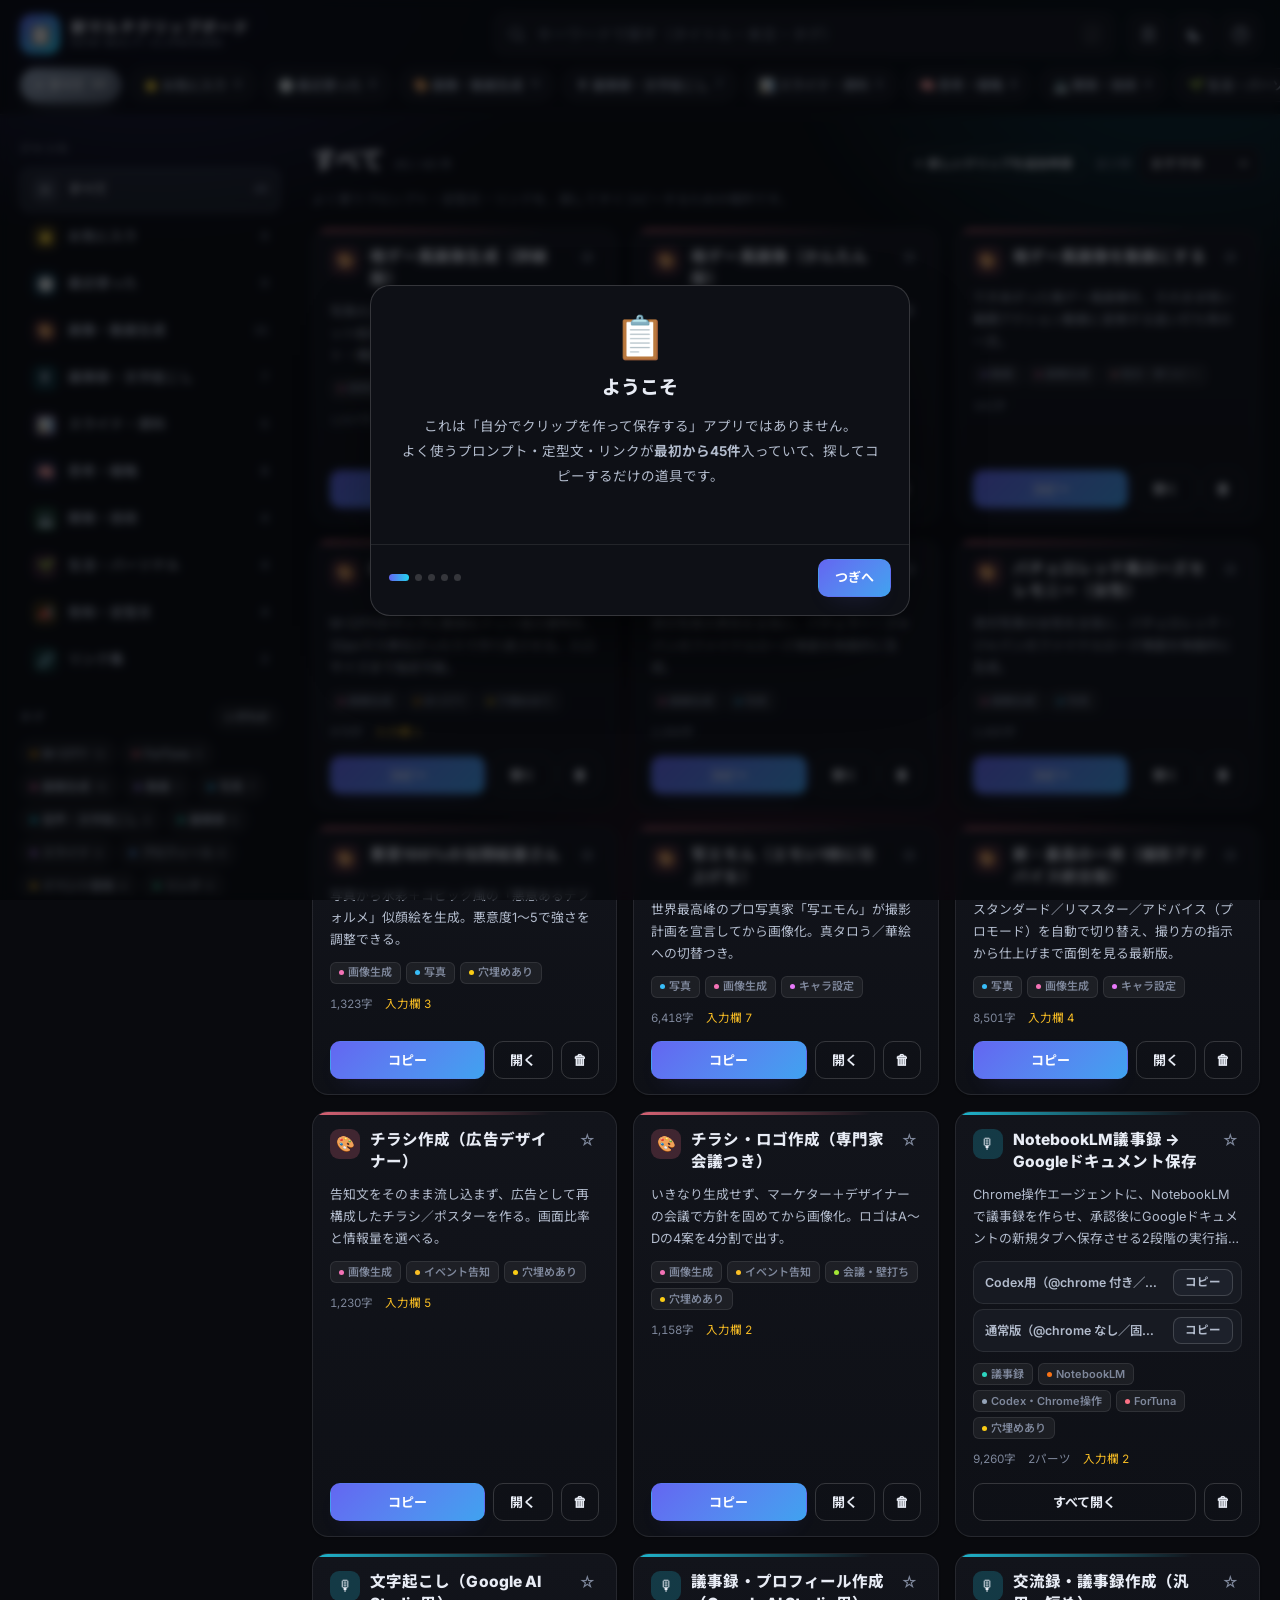
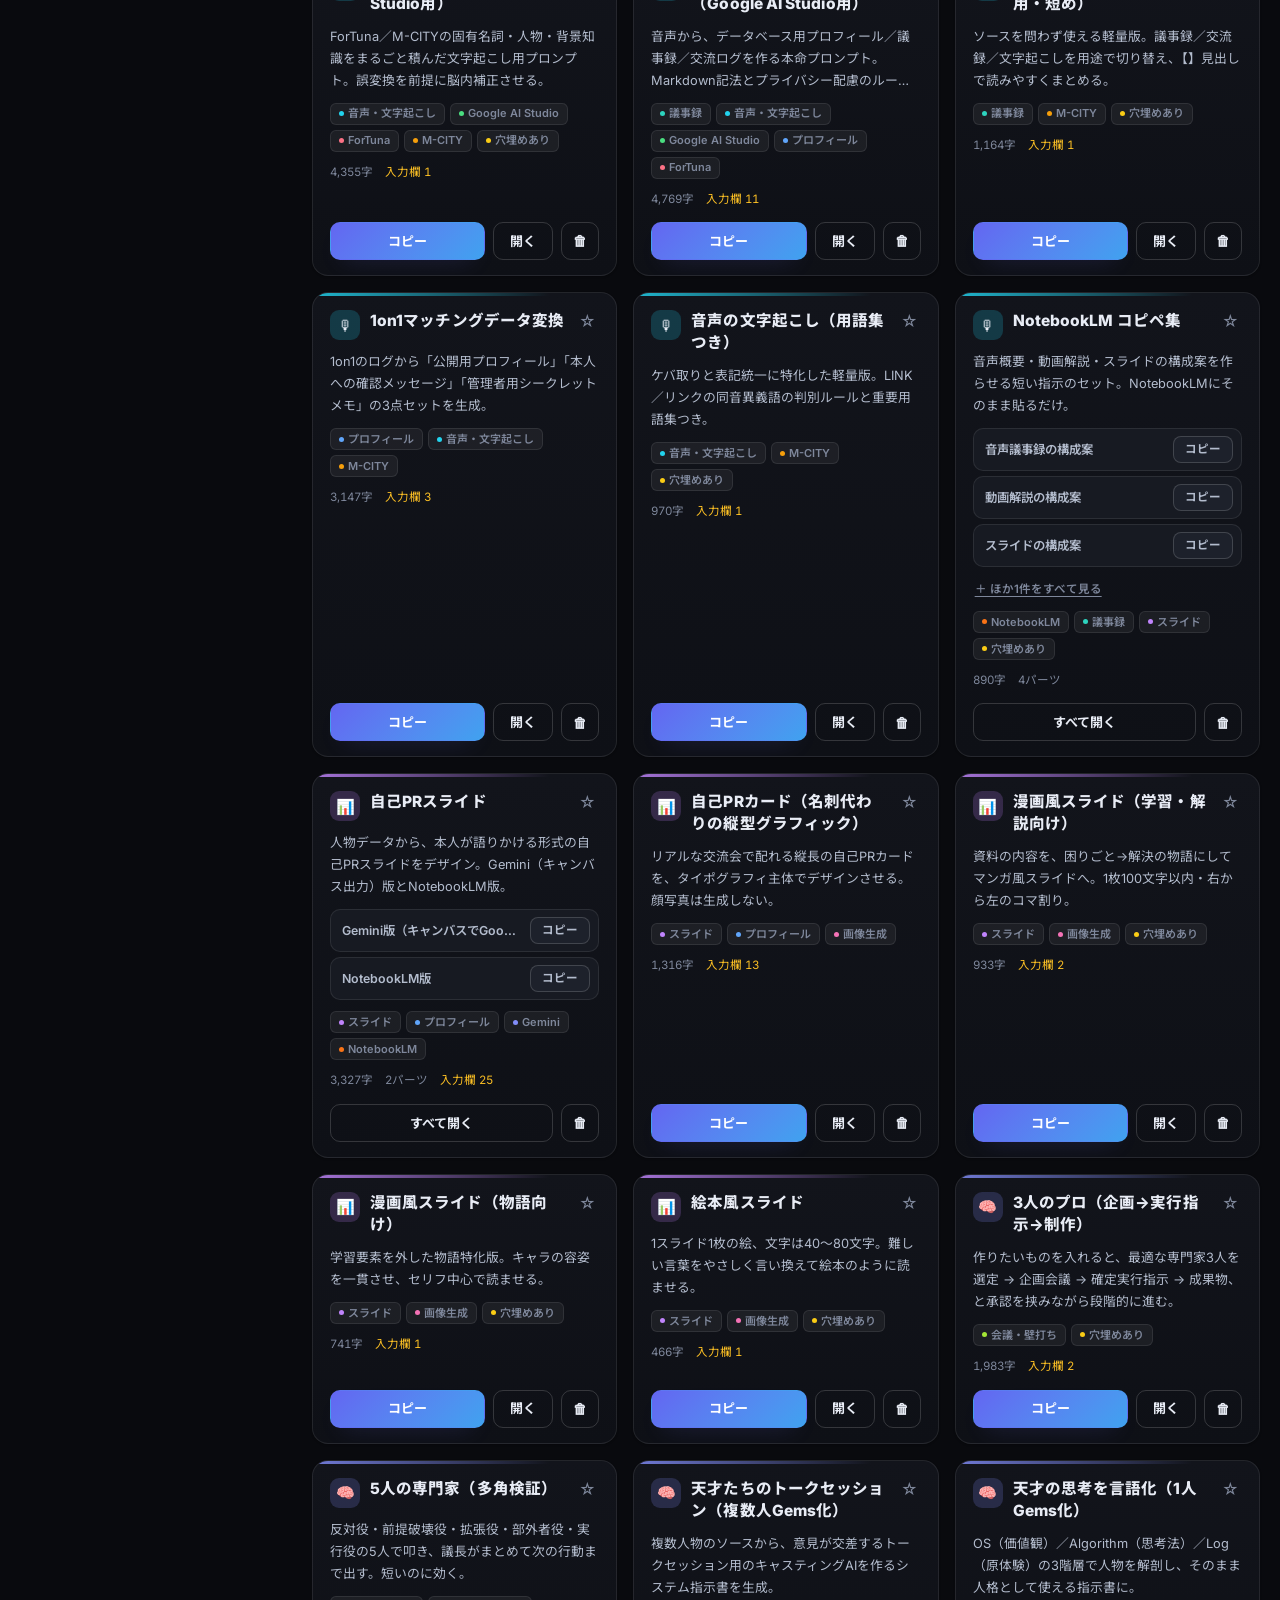
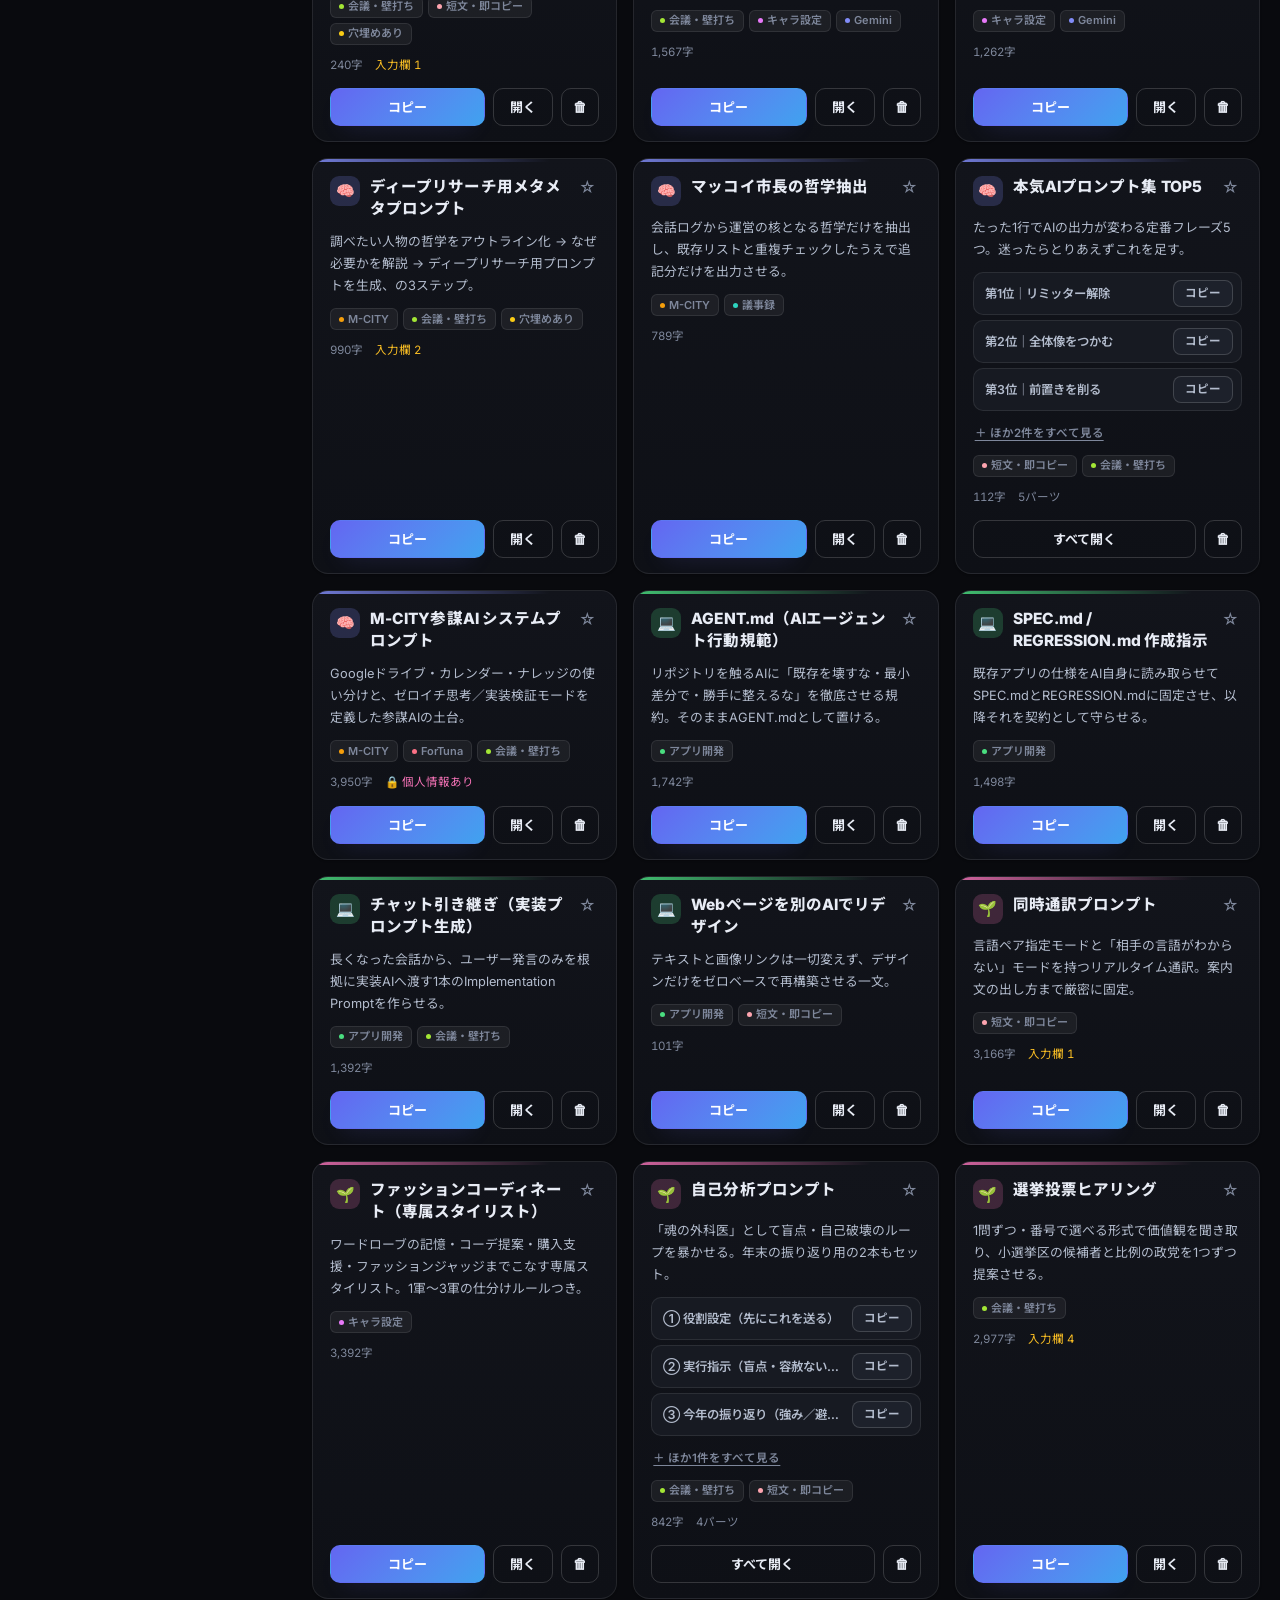
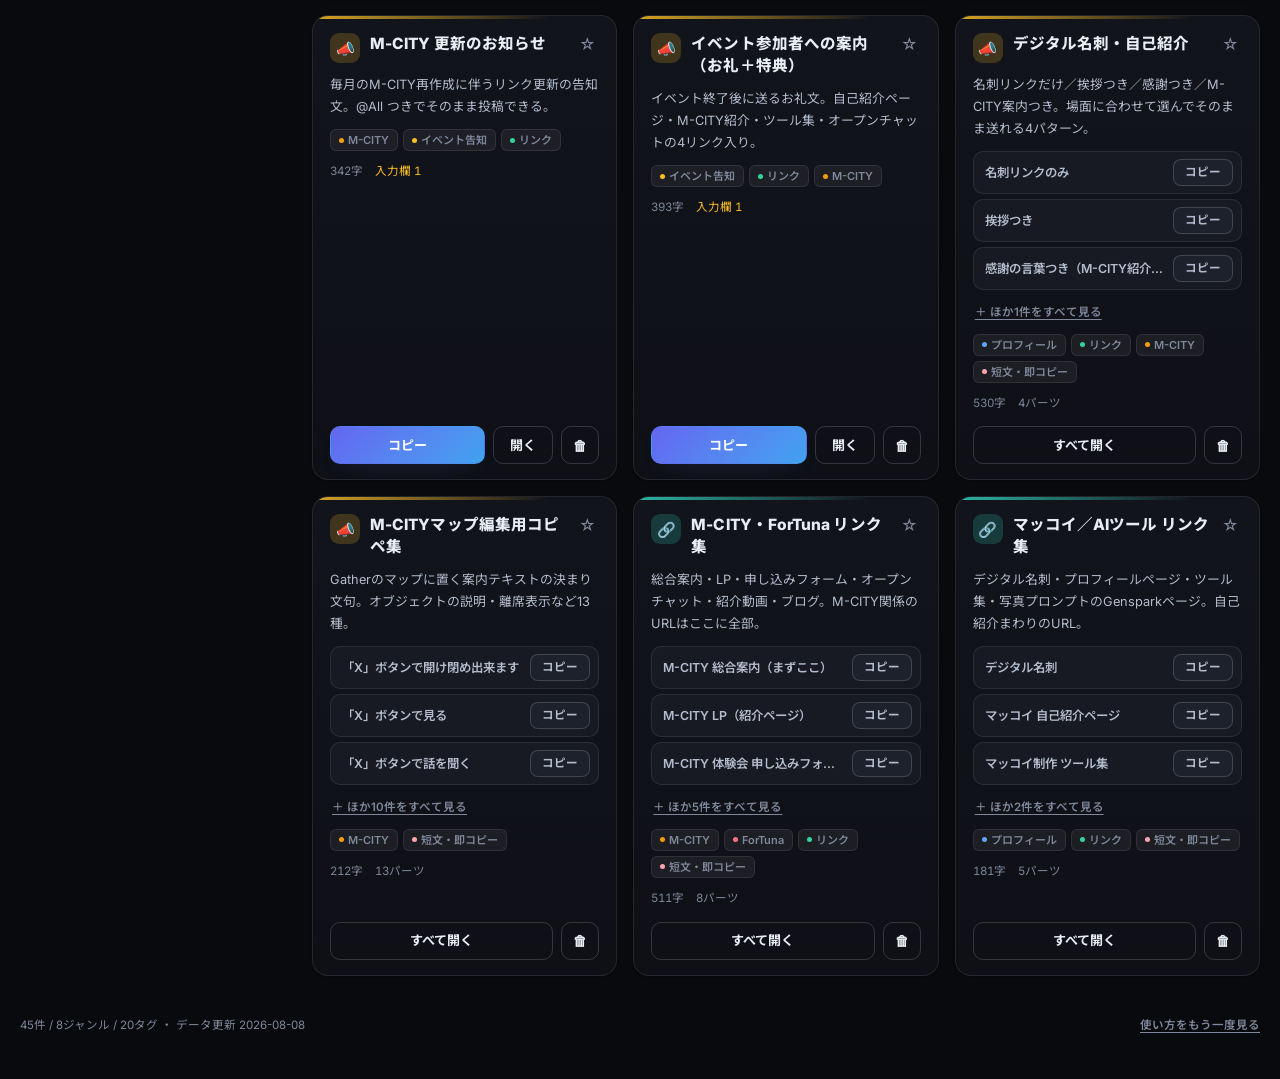
==== new-multi-clipboard/index.html @ 98075146 "Add 新マルチクリップボード (read-only clipboard app) - 62件のバックアップJSONを45件に整理（空クリップ削除・重複統合・リンク集/コピペ集化） - 8ジャンル /" ====
<!doctype html>
<html lang="ja" data-theme="dark">
  <head>
    <meta charset="utf-8">
    <meta name="viewport" content="width=device-width, initial-scale=1, viewport-fit=cover">
    <meta name="color-scheme" content="dark light">
    <meta name="theme-color" content="#0a0b0f">
    <title>新マルチクリップボード</title>
    <meta
      name="description"
      content="よく使うプロンプト・定型文・リンクを、探してすぐコピーするための読み取り専用クリップボード。"
    >
    <link rel="icon" href="data:image/svg+xml,%3Csvg xmlns='http://www.w3.org/2000/svg' viewBox='0 0 100 100'%3E%3Ctext y='.9em' font-size='90'%3E%F0%9F%93%8B%3C/text%3E%3C/svg%3E">
    <link rel="preconnect" href="https://fonts.googleapis.com">
    <link rel="preconnect" href="https://fonts.gstatic.com" crossorigin>
    <link
      href="https://fonts.googleapis.com/css2?family=Inter:wght@400;500;600;700;800&family=Noto+Sans+JP:wght@400;500;700;900&display=swap"
      rel="stylesheet"
    >
    <link rel="stylesheet" href="styles.css">
  </head>
  <body>
    <div class="aurora" aria-hidden="true"></div>

    <header class="topbar">
      <div class="topbar-inner">
        <a class="brand" href="#" id="brandHome">
          <span class="brand-mark">📋</span>
          <span class="brand-text">
            <b>新マルチクリップボード</b>
            <i>NEW MULTI CLIPBOARD</i>
          </span>
        </a>

        <div class="search">
          <svg viewBox="0 0 24 24" class="search-icon" aria-hidden="true">
            <path d="M21 21l-4.2-4.2M11 18a7 7 0 110-14 7 7 0 010 14z" fill="none" stroke="currentColor" stroke-width="2" stroke-linecap="round"/>
          </svg>
          <input
            id="search"
            type="search"
            autocomplete="off"
            placeholder="キーワードで探す（タイトル・本文・タグ）"
            aria-label="検索"
          >
          <kbd class="search-kbd">/</kbd>
          <button class="search-clear" id="searchClear" type="button" aria-label="検索をクリア" hidden>✕</button>
        </div>

        <div class="topbar-actions">
          <button class="icon-btn" id="reqBtn" type="button" aria-label="申請リスト">
            <svg viewBox="0 0 24 24" aria-hidden="true"><path d="M7 3.8h10a1.2 1.2 0 011.2 1.2v14.6a.6.6 0 01-.93.5L12 16.6l-5.27 3.5a.6.6 0 01-.93-.5V5A1.2 1.2 0 017 3.8z" fill="none" stroke="currentColor" stroke-width="1.9" stroke-linejoin="round"/><path d="M9.4 9.4h5.2M12 6.9v5" stroke="currentColor" stroke-width="1.8" stroke-linecap="round"/></svg>
            <span class="filter-count req" id="reqCount" hidden>0</span>
          </button>
          <button class="icon-btn" id="filterBtn" type="button" aria-label="絞り込み">
            <svg viewBox="0 0 24 24" aria-hidden="true"><path d="M4 6h16M7 12h10M10 18h4" fill="none" stroke="currentColor" stroke-width="2" stroke-linecap="round"/></svg>
            <span class="filter-count" id="filterCount" hidden>0</span>
          </button>
          <button class="icon-btn" id="themeBtn" type="button" aria-label="テーマ切り替え">
            <svg viewBox="0 0 24 24" class="i-moon" aria-hidden="true"><path d="M20 14.5A8.5 8.5 0 019.5 4a8.5 8.5 0 1010.5 10.5z" fill="currentColor"/></svg>
            <svg viewBox="0 0 24 24" class="i-sun" aria-hidden="true"><circle cx="12" cy="12" r="4.2" fill="currentColor"/><path d="M12 2v2.5M12 19.5V22M2 12h2.5M19.5 12H22M4.9 4.9l1.8 1.8M17.3 17.3l1.8 1.8M19.1 4.9l-1.8 1.8M6.7 17.3l-1.8 1.8" stroke="currentColor" stroke-width="2" stroke-linecap="round" fill="none"/></svg>
          </button>
          <button class="icon-btn" id="helpBtn" type="button" aria-label="使い方">
            <svg viewBox="0 0 24 24" aria-hidden="true"><circle cx="12" cy="12" r="9.2" fill="none" stroke="currentColor" stroke-width="1.9"/><path d="M9.6 9.3a2.5 2.5 0 114.2 2c-.9.8-1.7 1.2-1.7 2.3" fill="none" stroke="currentColor" stroke-width="1.9" stroke-linecap="round"/><circle cx="12" cy="17" r="1.15" fill="currentColor"/></svg>
          </button>
        </div>
      </div>

      <nav class="catbar" id="catbar" aria-label="ジャンル"></nav>
    </header>

    <div class="shell">
      <aside class="sidebar" id="sidebar">
        <section class="side-block">
          <h2 class="side-title">ジャンル</h2>
          <ul class="side-cats" id="sideCats"></ul>
        </section>
        <section class="side-block">
          <div class="side-title-row">
            <h2 class="side-title">タグ</h2>
            <button class="mode-toggle" id="tagMode" type="button" title="複数タグの扱いを切り替え">いずれか</button>
          </div>
          <div class="side-tags" id="sideTags"></div>
        </section>
        <p class="side-foot">
          このアプリは<b>読み取り専用</b>です。中身は書き換えても保存されません。
        </p>
      </aside>

      <main class="content">
        <div class="toolbar">
          <div class="toolbar-left">
            <h1 class="view-title" id="viewTitle">すべて</h1>
            <span class="view-count" id="viewCount"></span>
          </div>
          <div class="toolbar-right">
            <button class="btn ghost sm" id="addBtn" type="button">＋ 新しいクリップを追加申請</button>
            <label class="sort">
              <span>並び順</span>
              <select id="sort">
                <option value="recommend">おすすめ</option>
                <option value="used">よく使う順</option>
                <option value="recent">最近使った順</option>
                <option value="title">名前順</option>
              </select>
            </label>
          </div>
        </div>

        <p class="view-lead" id="viewLead"></p>

        <button class="reqbanner" id="reqBanner" type="button" hidden></button>

        <div class="activefilters" id="activeFilters"></div>

        <div class="grid" id="grid"></div>

        <div class="empty" id="empty" hidden>
          <div class="empty-mark">🫧</div>
          <p class="empty-title">見つかりませんでした</p>
          <p class="empty-sub" id="emptySub">キーワードを短くするか、絞り込みを外してみてください。</p>
          <div class="empty-btns">
            <button class="btn primary" id="emptyWide" type="button" hidden></button>
            <button class="btn ghost" id="emptyReset" type="button">絞り込みをすべて解除</button>
          </div>
        </div>
      </main>
    </div>

    <footer class="foot">
      <span id="footStats"></span>
      <button class="linkish" id="footHelp" type="button">使い方をもう一度見る</button>
    </footer>

    <!-- 詳細 -->
    <div class="overlay" id="detail" hidden>
      <div class="overlay-backdrop" data-close></div>
      <article class="sheet" role="dialog" aria-modal="true" aria-labelledby="sheetTitle">
        <header class="sheet-head">
          <div class="sheet-head-main">
            <span class="sheet-cat" id="sheetCat"></span>
            <h2 id="sheetTitle"></h2>
          </div>
          <div class="sheet-head-btns">
            <button class="icon-btn" id="sheetFav" type="button" aria-label="お気に入り">☆</button>
            <button class="icon-btn" data-close type="button" aria-label="閉じる">✕</button>
          </div>
        </header>
        <div class="sheet-sub">
          <p class="sheet-summary" id="sheetSummary"></p>
          <div class="chips" id="sheetTags"></div>
          <p class="sheet-note" id="sheetNote" hidden></p>
        </div>
        <div class="sheet-body" id="sheetBody"></div>
      </article>
    </div>

    <!-- 絞り込み（モバイル用ボトムシート） -->
    <div class="overlay overlay-bottom" id="filterSheet" hidden>
      <div class="overlay-backdrop" data-close></div>
      <div class="bottomsheet" role="dialog" aria-modal="true" aria-label="絞り込み">
        <div class="bs-grip"></div>
        <div class="bs-head">
          <h2>絞り込み</h2>
          <button class="icon-btn" data-close type="button" aria-label="閉じる">✕</button>
        </div>
        <div class="bs-body">
          <h3 class="bs-title">ジャンル</h3>
          <div class="bs-cats" id="bsCats"></div>
          <div class="bs-title-row">
            <h3 class="bs-title">タグ</h3>
            <button class="mode-toggle" id="tagModeM" type="button">いずれか</button>
          </div>
          <div class="side-tags" id="bsTags"></div>
        </div>
        <div class="bs-foot">
          <button class="btn ghost" id="bsReset" type="button">すべて解除</button>
          <button class="btn primary" data-close type="button">結果を見る</button>
        </div>
      </div>
    </div>

    <!-- 使い方 -->
    <div class="overlay" id="tour" hidden>
      <div class="overlay-backdrop" data-close></div>
      <div class="tour-card" role="dialog" aria-modal="true" aria-label="使い方">
        <div class="tour-stage" id="tourStage"></div>
        <div class="tour-nav">
          <div class="tour-dots" id="tourDots"></div>
          <div class="tour-btns">
            <button class="btn ghost" id="tourPrev" type="button">もどる</button>
            <button class="btn primary" id="tourNext" type="button">つぎへ</button>
          </div>
        </div>
      </div>
    </div>

    <!-- 申請リスト -->
    <div class="overlay" id="reqSheet" hidden>
      <div class="overlay-backdrop" data-close></div>
      <article class="sheet" role="dialog" aria-modal="true" aria-labelledby="reqTitle">
        <header class="sheet-head req-head">
          <div class="sheet-head-main">
            <span class="sheet-cat">📮 申請リスト</span>
            <h2 id="reqTitle">変更のお願いをまとめる</h2>
          </div>
          <div class="sheet-head-btns">
            <button class="icon-btn" data-close type="button" aria-label="閉じる">✕</button>
          </div>
        </header>
        <div class="sheet-sub">
          <p class="sheet-summary">
            削除・変更・追加の申請をここに溜めて、最後に<b>1本のプロンプト</b>に変換します。
            そのプロンプトをAIエージェント（Claude Code / Codex など）に渡すと <code>data.js</code> を書き換えてくれます。
          </p>
        </div>
        <div class="sheet-body" id="reqBody"></div>
        <footer class="sheet-foot" id="reqFoot"></footer>
      </article>
    </div>

    <!-- 追加申請フォーム -->
    <div class="overlay" id="addSheet" hidden>
      <div class="overlay-backdrop" data-close></div>
      <article class="sheet sheet-narrow" role="dialog" aria-modal="true" aria-labelledby="addTitle">
        <header class="sheet-head">
          <div class="sheet-head-main">
            <span class="sheet-cat">＋ 追加申請</span>
            <h2 id="addTitle">新しいクリップを追加する</h2>
          </div>
          <div class="sheet-head-btns">
            <button class="icon-btn" data-close type="button" aria-label="閉じる">✕</button>
          </div>
        </header>
        <div class="sheet-body">
          <label class="field">
            <span class="field-label">タイトル<i>必須</i></span>
            <input id="addTitleInput" type="text" placeholder="例：カフェ会の告知文（初参加むけ）">
          </label>
          <label class="field">
            <span class="field-label">ジャンル</span>
            <select id="addCat"></select>
          </label>
          <div class="field">
            <span class="field-label">タグ<i>いくつでも</i></span>
            <div class="side-tags" id="addTags"></div>
          </div>
          <label class="field">
            <span class="field-label">かんたんな説明<i>任意</i></span>
            <input id="addSummary" type="text" placeholder="カードに出る1〜2行の説明。空ならAIに考えてもらいます">
          </label>
          <label class="field">
            <span class="field-label">本文<i>必須</i></span>
            <textarea id="addBody" class="editor" spellcheck="false" placeholder="ここにコピーしたい本文を貼り付けてください"></textarea>
          </label>
          <label class="field">
            <span class="field-label">補足・お願い<i>任意</i></span>
            <input id="addMemo" type="text" placeholder="例：リンク集の一番上に置いてほしい">
          </label>
        </div>
        <footer class="sheet-foot">
          <button class="btn ghost" data-close type="button">やめる</button>
          <button class="btn primary grow" id="addSubmit" type="button">この内容で追加を申請する</button>
        </footer>
      </article>
    </div>

    <div class="toast" id="toast" role="status" aria-live="polite"></div>

    <script src="data.js"></script>
    <script src="app.js"></script>
  </body>
</html>
---- new-multi-clipboard/styles.css ----
/* ==========================================================================
   新マルチクリップボード
   ========================================================================== */

:root {
  --brand-1: #6366f1;
  --brand-2: #22d3ee;
  --radius: 16px;
  --radius-sm: 10px;
  --shadow-1: 0 1px 2px rgba(0, 0, 0, .28);
  --shadow-2: 0 18px 46px -18px rgba(0, 0, 0, .7);
  --topbar-h: 120px;
  --font: "Inter", "Noto Sans JP", system-ui, -apple-system, "Segoe UI", sans-serif;
  --mono: ui-monospace, SFMono-Regular, "SF Mono", Menlo, Consolas, "Noto Sans JP", monospace;
}

html[data-theme="dark"] {
  --bg: #090a0e;
  --bg-soft: #0e1016;
  --panel: #12141b;
  --panel-2: #171a22;
  --panel-3: #1d212b;
  --line: rgba(255, 255, 255, .085);
  --line-strong: rgba(255, 255, 255, .16);
  --text: #e8ecf5;
  --text-dim: #b3bccd;
  --muted: #7e879b;
  --chip: rgba(255, 255, 255, .055);
  --glow: rgba(99, 102, 241, .32);
}

html[data-theme="light"] {
  --bg: #eef1f7;
  --bg-soft: #f6f8fc;
  --panel: #ffffff;
  --panel-2: #f4f6fb;
  --panel-3: #eaeef7;
  --line: rgba(16, 24, 45, .1);
  --line-strong: rgba(16, 24, 45, .2);
  --text: #131722;
  --text-dim: #3d4761;
  --muted: #6b7590;
  --chip: rgba(16, 24, 45, .05);
  --glow: rgba(99, 102, 241, .2);
  --shadow-2: 0 18px 40px -20px rgba(23, 33, 61, .35);
}

* { box-sizing: border-box; }

html, body {
  margin: 0;
  padding: 0;
  background: var(--bg);
  color: var(--text);
}

body {
  font-family: var(--font);
  font-size: 15px;
  line-height: 1.7;
  -webkit-font-smoothing: antialiased;
  -webkit-text-size-adjust: 100%;
  min-height: 100vh;
  overflow-x: hidden;
}

body.locked { overflow: hidden; }

h1, h2, h3 { margin: 0; font-weight: 700; letter-spacing: .01em; }
p { margin: 0; }
button, input, select, textarea { font: inherit; color: inherit; }
button { cursor: pointer; }

::selection { background: rgba(99, 102, 241, .35); }

/* --------------------------------------------------------------- 背景演出 */
.aurora {
  position: fixed;
  inset: 0;
  z-index: 0;
  pointer-events: none;
  background:
    radial-gradient(58vw 40vw at 12% -8%, rgba(99, 102, 241, .28), transparent 62%),
    radial-gradient(52vw 38vw at 92% 4%, rgba(34, 211, 238, .18), transparent 60%),
    radial-gradient(46vw 40vw at 62% 100%, rgba(236, 72, 153, .13), transparent 62%);
  filter: saturate(1.1);
}

html[data-theme="light"] .aurora { opacity: .55; }

/* ------------------------------------------------------------------ 上部 */
.topbar {
  position: sticky;
  top: 0;
  z-index: 40;
  background: color-mix(in srgb, var(--bg) 86%, transparent);
  backdrop-filter: blur(18px) saturate(1.4);
  -webkit-backdrop-filter: blur(18px) saturate(1.4);
  border-bottom: 1px solid var(--line);
}

.topbar-inner {
  display: flex;
  align-items: center;
  gap: 14px;
  max-width: 1520px;
  margin: 0 auto;
  padding: 12px 20px;
}

.brand {
  display: flex;
  align-items: center;
  gap: 11px;
  text-decoration: none;
  color: inherit;
  flex: 0 0 auto;
}

.brand-mark {
  display: grid;
  place-items: center;
  width: 40px;
  height: 40px;
  border-radius: 12px;
  font-size: 20px;
  background: linear-gradient(140deg, var(--brand-1), var(--brand-2));
  box-shadow: 0 8px 22px -8px var(--glow);
}

.brand-text { display: flex; flex-direction: column; line-height: 1.15; }
.brand-text b { font-size: 15.5px; font-weight: 800; letter-spacing: .015em; }
.brand-text i {
  font-style: normal;
  font-size: 10px;
  letter-spacing: .18em;
  color: var(--muted);
  font-weight: 600;
}

.search {
  position: relative;
  flex: 1 1 auto;
  max-width: 620px;
  margin-left: auto;
}

.search input {
  width: 100%;
  height: 44px;
  padding: 0 78px 0 42px;
  border-radius: 12px;
  border: 1px solid var(--line);
  background: var(--panel);
  outline: none;
  transition: border-color .15s, box-shadow .15s;
}

.search input::-webkit-search-cancel-button { display: none; }

.search input:focus {
  border-color: color-mix(in srgb, var(--brand-1) 65%, transparent);
  box-shadow: 0 0 0 4px var(--glow);
}

.search input::placeholder { color: var(--muted); }

.search-icon {
  position: absolute;
  left: 13px;
  top: 50%;
  transform: translateY(-50%);
  width: 19px;
  height: 19px;
  color: var(--muted);
  pointer-events: none;
}

.search-kbd {
  position: absolute;
  right: 12px;
  top: 50%;
  transform: translateY(-50%);
  font-family: var(--mono);
  font-size: 11px;
  color: var(--muted);
  border: 1px solid var(--line);
  border-radius: 6px;
  padding: 1px 7px;
  background: var(--chip);
}

.search-clear {
  position: absolute;
  right: 10px;
  top: 50%;
  transform: translateY(-50%);
  width: 26px;
  height: 26px;
  border-radius: 8px;
  border: 0;
  background: var(--chip);
  color: var(--muted);
  font-size: 12px;
  line-height: 1;
}

.search-clear:hover { color: var(--text); }

.topbar-actions { display: flex; gap: 6px; flex: 0 0 auto; }

.icon-btn {
  position: relative;
  display: grid;
  place-items: center;
  width: 40px;
  height: 40px;
  border-radius: 11px;
  border: 1px solid var(--line);
  background: var(--panel);
  color: var(--text-dim);
  transition: color .15s, border-color .15s, transform .12s, background .15s;
}

.icon-btn svg { width: 19px; height: 19px; }
.icon-btn:hover { color: var(--text); border-color: var(--line-strong); }
.icon-btn:active { transform: scale(.94); }

#themeBtn .i-sun { display: none; }
html[data-theme="light"] #themeBtn .i-sun { display: block; }
html[data-theme="light"] #themeBtn .i-moon { display: none; }

#filterBtn { display: none; }

.filter-count {
  position: absolute;
  top: -4px;
  right: -4px;
  min-width: 18px;
  height: 18px;
  border-radius: 9px;
  background: linear-gradient(140deg, var(--brand-1), var(--brand-2));
  color: #fff;
  font-size: 11px;
  font-weight: 700;
  line-height: 18px;
  text-align: center;
  padding: 0 4px;
}

/* ジャンルのチップ列 */
.catbar {
  display: flex;
  gap: 8px;
  max-width: 1520px;
  margin: 0 auto;
  padding: 0 20px 12px;
  overflow-x: auto;
  scrollbar-width: none;
}

.catbar::-webkit-scrollbar { display: none; }

.catchip {
  flex: 0 0 auto;
  display: inline-flex;
  align-items: center;
  gap: 7px;
  height: 34px;
  padding: 0 13px;
  border-radius: 999px;
  border: 1px solid var(--line);
  background: var(--panel);
  color: var(--text-dim);
  font-size: 13px;
  font-weight: 600;
  white-space: nowrap;
  transition: .15s;
}

.catchip em { font-style: normal; font-size: 11.5px; color: var(--muted); }
.catchip:hover { border-color: var(--line-strong); color: var(--text); }

.catchip.on {
  color: #fff;
  border-color: transparent;
  background: linear-gradient(135deg, var(--c, var(--brand-1)), color-mix(in srgb, var(--c, var(--brand-1)) 55%, #0b0b13));
  box-shadow: 0 8px 20px -12px var(--c, var(--brand-1));
}

.catchip.on em { color: rgba(255, 255, 255, .8); }

/* ------------------------------------------------------------------ 本体 */
.shell {
  position: relative;
  z-index: 1;
  display: grid;
  grid-template-columns: 264px minmax(0, 1fr);
  gap: 28px;
  max-width: 1520px;
  margin: 0 auto;
  padding: 24px 20px 40px;
}

.sidebar {
  position: sticky;
  top: var(--topbar-h);
  align-self: start;
  max-height: calc(100vh - var(--topbar-h) - 24px);
  overflow-y: auto;
  padding-right: 4px;
  display: flex;
  flex-direction: column;
  gap: 22px;
  scrollbar-width: thin;
}

.side-block { display: flex; flex-direction: column; gap: 10px; }

.side-title {
  font-size: 11px;
  letter-spacing: .16em;
  text-transform: uppercase;
  color: var(--muted);
  font-weight: 700;
}

.side-title-row { display: flex; align-items: center; justify-content: space-between; gap: 8px; }

.mode-toggle {
  border: 1px solid var(--line);
  background: var(--chip);
  color: var(--text-dim);
  border-radius: 999px;
  font-size: 11px;
  font-weight: 700;
  padding: 3px 10px;
}

.mode-toggle:hover { color: var(--text); border-color: var(--line-strong); }

.side-cats { list-style: none; margin: 0; padding: 0; display: flex; flex-direction: column; gap: 3px; }

.side-cat {
  width: 100%;
  display: flex;
  align-items: center;
  gap: 10px;
  padding: 8px 11px;
  border-radius: 11px;
  border: 1px solid transparent;
  background: transparent;
  color: var(--text-dim);
  text-align: left;
  font-size: 13.5px;
  font-weight: 600;
  transition: .14s;
}

.side-cat .ic {
  display: grid;
  place-items: center;
  width: 26px;
  height: 26px;
  border-radius: 8px;
  background: color-mix(in srgb, var(--c, var(--brand-1)) 18%, transparent);
  font-size: 14px;
  flex: 0 0 auto;
}

.side-cat .nm { flex: 1 1 auto; min-width: 0; overflow: hidden; text-overflow: ellipsis; white-space: nowrap; }
.side-cat .ct { font-size: 11.5px; color: var(--muted); font-variant-numeric: tabular-nums; }
.side-cat:hover { background: var(--chip); color: var(--text); }

.side-cat.on {
  background: color-mix(in srgb, var(--c, var(--brand-1)) 13%, transparent);
  border-color: color-mix(in srgb, var(--c, var(--brand-1)) 40%, transparent);
  color: var(--text);
}

.side-tags { display: flex; flex-wrap: wrap; gap: 6px; }

.tagchip {
  display: inline-flex;
  align-items: center;
  gap: 5px;
  height: 27px;
  padding: 0 10px;
  border-radius: 999px;
  border: 1px solid var(--line);
  background: var(--chip);
  color: var(--text-dim);
  font-size: 12px;
  font-weight: 600;
  transition: .14s;
}

.tagchip::before {
  content: "";
  width: 6px;
  height: 6px;
  border-radius: 50%;
  background: var(--c, var(--muted));
}

.tagchip:hover { color: var(--text); border-color: var(--line-strong); }

.tagchip.on {
  color: var(--text);
  border-color: color-mix(in srgb, var(--c, var(--brand-1)) 60%, transparent);
  background: color-mix(in srgb, var(--c, var(--brand-1)) 16%, transparent);
}

.side-foot {
  font-size: 11.5px;
  line-height: 1.65;
  color: var(--muted);
  border-top: 1px dashed var(--line);
  padding-top: 14px;
}

.side-foot b { color: var(--text-dim); }

/* --------------------------------------------------------------- コンテンツ */
.content { min-width: 0; }

.toolbar {
  display: flex;
  align-items: flex-end;
  justify-content: space-between;
  gap: 14px;
  flex-wrap: wrap;
}

.toolbar-left { display: flex; align-items: baseline; gap: 10px; min-width: 0; }
.toolbar-right { display: flex; align-items: center; gap: 10px; flex-wrap: wrap; }
.view-title { font-size: 25px; font-weight: 800; letter-spacing: .005em; }
.view-count { font-size: 12.5px; color: var(--muted); font-variant-numeric: tabular-nums; }

.sort { display: inline-flex; align-items: center; gap: 8px; font-size: 12px; color: var(--muted); }

.sort select {
  appearance: none;
  border: 1px solid var(--line);
  background: var(--panel);
  color: var(--text);
  border-radius: 9px;
  padding: 6px 30px 6px 11px;
  font-size: 12.5px;
  font-weight: 600;
  background-image: linear-gradient(45deg, transparent 50%, currentColor 50%), linear-gradient(135deg, currentColor 50%, transparent 50%);
  background-position: calc(100% - 15px) 15px, calc(100% - 11px) 15px;
  background-size: 4px 4px, 4px 4px;
  background-repeat: no-repeat;
  outline: none;
}

.view-lead { margin-top: 6px; color: var(--muted); font-size: 13px; }

.reqbanner {
  display: flex;
  align-items: center;
  gap: 11px;
  width: 100%;
  margin-top: 16px;
  padding: 12px 15px;
  border-radius: 13px;
  border: 1px solid color-mix(in srgb, #f43f5e 42%, transparent);
  background: linear-gradient(100deg, color-mix(in srgb, #f43f5e 15%, transparent), color-mix(in srgb, #fb923c 8%, transparent));
  color: var(--text);
  font-size: 13px;
  font-weight: 600;
  text-align: left;
  line-height: 1.6;
  transition: .15s;
}

.reqbanner[hidden] { display: none; }
.reqbanner:hover { border-color: color-mix(in srgb, #f43f5e 70%, transparent); transform: translateY(-1px); }
.reqbanner .rb-ic { font-size: 18px; flex: 0 0 auto; }
.reqbanner .rb-main { flex: 1 1 auto; min-width: 0; }
.reqbanner .rb-sub { display: block; font-size: 11.5px; font-weight: 500; color: var(--muted); }
.reqbanner .rb-go { flex: 0 0 auto; font-size: 12px; font-weight: 800; color: #fb7185; white-space: nowrap; }

.activefilters { display: flex; flex-wrap: wrap; gap: 7px; margin-top: 14px; }
.activefilters:empty { display: none; }

.af {
  display: inline-flex;
  align-items: center;
  gap: 7px;
  height: 28px;
  padding: 0 6px 0 11px;
  border-radius: 999px;
  font-size: 12px;
  font-weight: 600;
  border: 1px solid var(--line-strong);
  background: var(--panel);
  color: var(--text-dim);
}

.af b { font-weight: 700; color: var(--text); }
.af span { font-size: 13px; opacity: .7; padding: 0 3px; }
.af:hover span { opacity: 1; }

/* ------------------------------------------------------------------ カード */
.grid {
  margin-top: 18px;
  display: grid;
  grid-template-columns: repeat(auto-fill, minmax(300px, 1fr));
  gap: 16px;
}

.card {
  position: relative;
  display: flex;
  flex-direction: column;
  gap: 11px;
  padding: 17px 17px 15px;
  border-radius: var(--radius);
  border: 1px solid var(--line);
  background: linear-gradient(180deg, var(--panel), var(--bg-soft));
  box-shadow: var(--shadow-1);
  transition: transform .16s ease, border-color .16s, box-shadow .16s;
  overflow: hidden;
}

.card::before {
  content: "";
  position: absolute;
  inset: 0 0 auto 0;
  height: 3px;
  background: linear-gradient(90deg, var(--c, var(--brand-1)), transparent 78%);
  opacity: .85;
}

.card:hover {
  transform: translateY(-3px);
  border-color: color-mix(in srgb, var(--c, var(--brand-1)) 42%, var(--line));
  box-shadow: var(--shadow-2);
}

.card-head { display: flex; align-items: flex-start; gap: 10px; }

.card-ic {
  display: grid;
  place-items: center;
  width: 30px;
  height: 30px;
  border-radius: 9px;
  background: color-mix(in srgb, var(--c, var(--brand-1)) 20%, transparent);
  font-size: 15px;
  flex: 0 0 auto;
}

.card-title {
  flex: 1 1 auto;
  min-width: 0;
  font-size: 15.5px;
  font-weight: 800;
  line-height: 1.42;
  letter-spacing: .005em;
  cursor: pointer;
  overflow-wrap: anywhere;
  word-break: normal;
  line-break: strict;
}

.card-title:hover { color: color-mix(in srgb, var(--c, var(--brand-1)) 75%, var(--text)); }

.fav {
  flex: 0 0 auto;
  border: 0;
  background: transparent;
  color: var(--muted);
  font-size: 16px;
  line-height: 1;
  padding: 3px;
  border-radius: 7px;
  transition: .14s;
}

.fav:hover { color: #fbbf24; transform: scale(1.14); }
.fav.on { color: #fbbf24; }

.card-summary {
  font-size: 12.8px;
  line-height: 1.72;
  color: var(--text-dim);
  display: -webkit-box;
  -webkit-line-clamp: 3;
  -webkit-box-orient: vertical;
  overflow: hidden;
}

.chips { display: flex; flex-wrap: wrap; gap: 5px; }

.chip {
  display: inline-flex;
  align-items: center;
  gap: 4px;
  height: 22px;
  padding: 0 8px;
  border-radius: 6px;
  background: var(--chip);
  border: 1px solid var(--line);
  color: var(--muted);
  font-size: 11px;
  font-weight: 600;
  white-space: nowrap;
}

.chip::before {
  content: "";
  width: 5px;
  height: 5px;
  border-radius: 50%;
  background: var(--c, var(--muted));
}

.chip.plain::before { display: none; }

.card-meta {
  display: flex;
  flex-wrap: wrap;
  gap: 4px 12px;
  font-size: 11.5px;
  color: var(--muted);
  font-variant-numeric: tabular-nums;
}

.card-meta .hot { color: #fbbf24; }
.card-meta .lock { color: #f472b6; }
.card-meta .draft { color: #818cf8; font-weight: 700; }
.card-meta .reqd { color: #f87171; font-weight: 700; }
.card-meta .reqe { color: #a5b4fc; font-weight: 700; }

/* コレクション（複数パーツ）の行 */
.rows { display: flex; flex-direction: column; gap: 5px; }

.row {
  display: flex;
  align-items: center;
  gap: 9px;
  padding: 7px 8px 7px 11px;
  border-radius: 10px;
  border: 1px solid var(--line);
  background: var(--panel-2);
}

.row-label {
  flex: 1 1 auto;
  min-width: 0;
  font-size: 12.4px;
  font-weight: 600;
  color: var(--text-dim);
  overflow: hidden;
  text-overflow: ellipsis;
  white-space: nowrap;
}

.row-copy {
  flex: 0 0 auto;
  height: 27px;
  padding: 0 11px;
  border-radius: 8px;
  border: 1px solid var(--line-strong);
  background: var(--panel-3);
  color: var(--text-dim);
  font-size: 11.5px;
  font-weight: 700;
  transition: .14s;
}

.row-copy:hover { color: var(--text); border-color: color-mix(in srgb, var(--c, var(--brand-1)) 60%, transparent); }
.row-copy.done { background: #16a34a; border-color: #16a34a; color: #fff; }

.more {
  border: 0;
  background: transparent;
  color: var(--muted);
  font-size: 11.5px;
  font-weight: 600;
  text-align: left;
  padding: 2px 2px 0;
  text-decoration: underline;
  text-underline-offset: 3px;
}

.more:hover { color: var(--text); }

.card-actions { display: flex; gap: 8px; margin-top: auto; padding-top: 2px; }

.btn {
  display: inline-flex;
  align-items: center;
  justify-content: center;
  gap: 7px;
  height: 38px;
  padding: 0 16px;
  border-radius: 10px;
  border: 1px solid var(--line-strong);
  background: var(--panel-2);
  color: var(--text);
  font-size: 13px;
  font-weight: 700;
  transition: .15s;
  white-space: nowrap;
}

.btn:hover { border-color: color-mix(in srgb, var(--brand-1) 55%, var(--line-strong)); }
.btn:active { transform: scale(.98); }

.btn.primary {
  border-color: transparent;
  background: linear-gradient(135deg, var(--brand-1), color-mix(in srgb, var(--brand-2) 55%, var(--brand-1)));
  color: #fff;
  box-shadow: 0 10px 24px -14px var(--glow);
}

.btn.primary:hover { filter: brightness(1.08); }
.btn.ghost { background: transparent; }
.btn.grow { flex: 1 1 auto; }
.btn.done { background: #16a34a !important; border-color: #16a34a !important; color: #fff !important; }
.btn.sm { height: 32px; padding: 0 12px; font-size: 12px; border-radius: 9px; }

/* ------------------------------------------------------------------ 空表示 */
.empty { text-align: center; padding: 70px 20px; color: var(--muted); }
.empty-mark { font-size: 40px; }
.empty-title { font-size: 16px; font-weight: 700; color: var(--text); margin-top: 10px; }
.empty-sub { font-size: 13px; margin: 6px 0 18px; }
.empty-btns { display: flex; gap: 9px; justify-content: center; flex-wrap: wrap; }

/* ------------------------------------------------------------------- 脚注 */
.foot {
  position: relative;
  z-index: 1;
  max-width: 1520px;
  margin: 0 auto;
  padding: 0 20px 44px;
  display: flex;
  gap: 14px;
  flex-wrap: wrap;
  align-items: center;
  justify-content: space-between;
  font-size: 11.5px;
  color: var(--muted);
}

.linkish {
  border: 0;
  background: transparent;
  color: var(--muted);
  font-size: 11.5px;
  font-weight: 600;
  text-decoration: underline;
  text-underline-offset: 3px;
  padding: 0;
}

.linkish:hover { color: var(--text); }

/* --------------------------------------------------------------- オーバーレイ */
.overlay {
  position: fixed;
  inset: 0;
  z-index: 80;
  display: grid;
  place-items: center;
  padding: 24px;
}

.overlay[hidden] { display: none; }

.overlay-backdrop {
  position: absolute;
  inset: 0;
  background: rgba(4, 5, 9, .66);
  backdrop-filter: blur(4px);
  -webkit-backdrop-filter: blur(4px);
  animation: fade .18s ease;
}

@keyframes fade { from { opacity: 0; } }
@keyframes pop { from { opacity: 0; transform: translateY(14px) scale(.985); } }
@keyframes slideup { from { transform: translateY(100%); } }

.sheet {
  position: relative;
  width: min(920px, 100%);
  max-height: min(88vh, 940px);
  display: flex;
  flex-direction: column;
  border-radius: 20px;
  border: 1px solid var(--line-strong);
  background: var(--bg-soft);
  box-shadow: 0 40px 90px -30px rgba(0, 0, 0, .8);
  overflow: hidden;
  animation: pop .2s ease;
}

.sheet-head {
  display: flex;
  align-items: flex-start;
  gap: 12px;
  padding: 18px 18px 12px;
  border-bottom: 1px solid var(--line);
  background: linear-gradient(180deg, color-mix(in srgb, var(--c, var(--brand-1)) 12%, transparent), transparent);
}

.sheet-head-main { flex: 1 1 auto; min-width: 0; display: flex; flex-direction: column; gap: 7px; }

.sheet-cat {
  display: inline-flex;
  align-items: center;
  gap: 6px;
  align-self: flex-start;
  height: 24px;
  padding: 0 10px;
  border-radius: 999px;
  font-size: 11.5px;
  font-weight: 700;
  background: color-mix(in srgb, var(--c, var(--brand-1)) 20%, transparent);
  border: 1px solid color-mix(in srgb, var(--c, var(--brand-1)) 42%, transparent);
  color: var(--text);
}

.sheet-head h2 { font-size: 19px; font-weight: 800; line-height: 1.45; }
.sheet-head-btns { display: flex; gap: 6px; flex: 0 0 auto; }
.sheet-head-btns .icon-btn { width: 36px; height: 36px; font-size: 15px; }

.sheet-sub {
  padding: 14px 18px;
  display: flex;
  flex-direction: column;
  gap: 10px;
  border-bottom: 1px solid var(--line);
}

.sheet-summary { font-size: 13px; color: var(--text-dim); line-height: 1.75; }

.sheet-note {
  font-size: 12px;
  line-height: 1.7;
  color: var(--text-dim);
  background: color-mix(in srgb, #fbbf24 12%, transparent);
  border: 1px solid color-mix(in srgb, #fbbf24 30%, transparent);
  border-radius: 10px;
  padding: 9px 12px;
}

.sheet-note[hidden] { display: none; }

.sheet-body {
  flex: 1 1 auto;
  overflow-y: auto;
  padding: 16px 18px 22px;
  display: flex;
  flex-direction: column;
  gap: 14px;
  overscroll-behavior: contain;
}

.tools { display: flex; flex-wrap: wrap; gap: 8px; align-items: center; }
.tools .spacer { flex: 1 1 auto; }

.stat {
  font-size: 11.5px;
  color: var(--muted);
  font-variant-numeric: tabular-nums;
}

.pre-wrap {
  position: relative;
  flex: 0 0 auto;           /* flex内で潰れて中身が切れないように */
  border-radius: 14px;
  border: 1px solid var(--line);
  background: var(--panel);
  overflow: hidden;
}

.pre {
  margin: 0;
  padding: 15px 16px;
  overflow: auto;
  font-family: var(--mono);
  font-size: 12.6px;
  line-height: 1.85;
  white-space: pre-wrap;
  word-break: break-word;
  color: var(--text-dim);
  overscroll-behavior: contain;
}

.pre mark {
  background: color-mix(in srgb, #facc15 22%, transparent);
  color: var(--text);
  border-radius: 4px;
  padding: 0 3px;
  box-shadow: inset 0 -1px 0 color-mix(in srgb, #facc15 55%, transparent);
}

.editor {
  width: 100%;
  min-height: 320px;
  max-height: 52vh;
  resize: vertical;
  padding: 15px 16px;
  border-radius: 14px;
  border: 1px solid color-mix(in srgb, var(--brand-1) 45%, var(--line));
  background: var(--panel);
  font-family: var(--mono);
  font-size: 12.8px;
  line-height: 1.85;
  outline: none;
}

.editor:focus { box-shadow: 0 0 0 4px var(--glow); }

.edit-banner {
  display: flex;
  align-items: center;
  gap: 8px;
  font-size: 12px;
  line-height: 1.65;
  color: var(--text-dim);
  background: color-mix(in srgb, var(--brand-1) 12%, transparent);
  border: 1px solid color-mix(in srgb, var(--brand-1) 32%, transparent);
  border-radius: 10px;
  padding: 9px 12px;
}

.block { flex: 0 0 auto; border: 1px solid var(--line); border-radius: 14px; background: var(--panel); overflow: hidden; }

.block-head {
  display: flex;
  align-items: center;
  gap: 10px;
  padding: 11px 12px;
  background: var(--panel-2);
  border-bottom: 1px solid var(--line);
}

.block-no {
  display: grid;
  place-items: center;
  width: 22px;
  height: 22px;
  border-radius: 7px;
  background: color-mix(in srgb, var(--c, var(--brand-1)) 25%, transparent);
  font-size: 11px;
  font-weight: 800;
  flex: 0 0 auto;
}

.block-label { flex: 1 1 auto; min-width: 0; font-size: 13px; font-weight: 700; }
.block-body { padding: 12px; display: flex; flex-direction: column; gap: 10px; }
.block .pre { max-height: 240px; padding: 12px 13px; }
.block .pre-wrap { background: var(--bg-soft); }
.block-actions { display: flex; gap: 7px; flex-wrap: wrap; }

/* ------------------------------------------------------------ 申請まわり */
.filter-count.req { background: linear-gradient(140deg, #f43f5e, #fb923c); }

.sheet-narrow { width: min(620px, 100%); }

.sheet-foot {
  display: flex;
  gap: 9px;
  flex-wrap: wrap;
  align-items: center;
  padding: 12px 18px calc(14px + env(safe-area-inset-bottom));
  border-top: 1px solid var(--line);
  background: var(--panel);
}

.req-head { background: linear-gradient(180deg, rgba(244, 63, 94, .14), transparent); }
.sheet-head code { font-family: var(--mono); font-size: .92em; background: var(--chip); padding: 1px 5px; border-radius: 5px; }
.sheet-sub code { font-family: var(--mono); font-size: .92em; background: var(--chip); padding: 1px 5px; border-radius: 5px; }

.req-empty {
  text-align: center;
  color: var(--muted);
  font-size: 13px;
  line-height: 1.9;
  padding: 26px 10px;
  border: 1px dashed var(--line-strong);
  border-radius: 14px;
}

.req-group-title {
  font-size: 11px;
  letter-spacing: .14em;
  text-transform: uppercase;
  color: var(--muted);
  font-weight: 700;
  margin-top: 4px;
}

.req-item {
  flex: 0 0 auto;
  display: flex;
  gap: 11px;
  padding: 12px;
  border-radius: 13px;
  border: 1px solid var(--line);
  background: var(--panel);
  border-left: 3px solid var(--k, var(--brand-1));
}

.req-main { flex: 1 1 auto; min-width: 0; display: flex; flex-direction: column; gap: 7px; }

.req-kind {
  display: inline-flex;
  align-items: center;
  gap: 5px;
  align-self: flex-start;
  height: 21px;
  padding: 0 8px;
  border-radius: 6px;
  font-size: 10.5px;
  font-weight: 800;
  letter-spacing: .04em;
  color: #fff;
  background: var(--k, var(--brand-1));
}

.req-name { font-size: 13.5px; font-weight: 700; line-height: 1.5; overflow-wrap: anywhere; }
.req-desc { font-size: 11.8px; color: var(--muted); line-height: 1.7; }

.req-peek {
  font-family: var(--mono);
  font-size: 11.4px;
  line-height: 1.7;
  color: var(--text-dim);
  background: var(--bg-soft);
  border: 1px solid var(--line);
  border-radius: 9px;
  padding: 8px 10px;
  max-height: 84px;
  overflow: hidden;
  white-space: pre-wrap;
  word-break: break-word;
  position: relative;
}

.req-memo {
  width: 100%;
  height: 32px;
  padding: 0 10px;
  border-radius: 8px;
  border: 1px solid var(--line);
  background: var(--bg-soft);
  font-size: 12px;
  outline: none;
}

.req-memo:focus { border-color: color-mix(in srgb, var(--brand-1) 60%, transparent); }

.req-del {
  flex: 0 0 auto;
  align-self: flex-start;
  width: 28px;
  height: 28px;
  border-radius: 8px;
  border: 1px solid var(--line);
  background: var(--chip);
  color: var(--muted);
  font-size: 12px;
  line-height: 1;
}

.req-del:hover { color: #fff; background: #dc2626; border-color: #dc2626; }

.prompt-wrap { display: flex; flex-direction: column; gap: 9px; }

.prompt-head {
  display: flex;
  align-items: center;
  gap: 9px;
  flex-wrap: wrap;
  border-top: 1px dashed var(--line-strong);
  padding-top: 16px;
}

.prompt-head h3 { font-size: 14px; }

/* 申請ボタン（カード／詳細） */
.req-btn {
  flex: 0 0 auto;
  width: 38px;
  padding: 0;
  font-size: 14px;
}

.req-btn.on {
  background: #dc2626 !important;
  border-color: #dc2626 !important;
  color: #fff !important;
}

.sheet-reqbar {
  display: flex;
  gap: 8px;
  flex-wrap: wrap;
  align-items: center;
  border-top: 1px dashed var(--line-strong);
  padding-top: 14px;
  margin-top: 2px;
}

.sheet-reqbar .stat { flex: 1 1 200px; }

.req-btn-wide.on,
.req-mark.on { background: #dc2626; border-color: #dc2626; color: #fff; }

.req-mark {
  border-color: color-mix(in srgb, var(--brand-1) 55%, var(--line-strong));
  color: color-mix(in srgb, var(--brand-1) 60%, var(--text));
}

/* 追加フォーム */
.field { display: flex; flex-direction: column; gap: 6px; flex: 0 0 auto; }

.field-label {
  font-size: 11.5px;
  font-weight: 700;
  color: var(--text-dim);
  display: flex;
  align-items: center;
  gap: 7px;
}

.field-label i {
  font-style: normal;
  font-size: 10px;
  font-weight: 700;
  color: var(--muted);
  border: 1px solid var(--line);
  border-radius: 5px;
  padding: 0 5px;
}

.field input,
.field select {
  height: 40px;
  padding: 0 12px;
  border-radius: 10px;
  border: 1px solid var(--line);
  background: var(--panel);
  outline: none;
}

.field input:focus,
.field select:focus,
.field textarea:focus { border-color: color-mix(in srgb, var(--brand-1) 55%, transparent); box-shadow: 0 0 0 4px var(--glow); }

.field textarea { min-height: 200px; }

/* --------------------------------------------------------- ボトムシート */
.overlay-bottom { align-items: end; padding: 0; }

.bottomsheet {
  position: relative;
  width: 100%;
  max-height: 86vh;
  display: flex;
  flex-direction: column;
  border-radius: 22px 22px 0 0;
  border-top: 1px solid var(--line-strong);
  background: var(--bg-soft);
  animation: slideup .22s ease;
  padding-bottom: env(safe-area-inset-bottom);
}

.bs-grip {
  width: 40px;
  height: 4px;
  border-radius: 2px;
  background: var(--line-strong);
  margin: 9px auto 2px;
}

.bs-head {
  display: flex;
  align-items: center;
  justify-content: space-between;
  padding: 6px 16px 12px;
  border-bottom: 1px solid var(--line);
}

.bs-head h2 { font-size: 16px; }
.bs-body { flex: 1 1 auto; overflow-y: auto; padding: 16px; display: flex; flex-direction: column; gap: 10px; }
.bs-title { font-size: 11px; letter-spacing: .16em; text-transform: uppercase; color: var(--muted); }
.bs-title-row { display: flex; align-items: center; justify-content: space-between; margin-top: 8px; }
.bs-cats { display: flex; flex-wrap: wrap; gap: 7px; }
.bs-foot { display: flex; gap: 10px; padding: 12px 16px 16px; border-top: 1px solid var(--line); }
.bs-foot .btn { flex: 1 1 auto; }

/* ----------------------------------------------------------------- 使い方 */
.tour-card {
  position: relative;
  width: min(540px, 100%);
  border-radius: 20px;
  border: 1px solid var(--line-strong);
  background: var(--bg-soft);
  box-shadow: 0 40px 90px -30px rgba(0, 0, 0, .8);
  overflow: hidden;
  animation: pop .2s ease;
}

.tour-stage { padding: 30px 26px 22px; text-align: center; min-height: 258px; }
.tour-emoji { font-size: 42px; line-height: 1; }
.tour-h { font-size: 19px; font-weight: 800; margin-top: 14px; }
.tour-p { font-size: 13.5px; line-height: 1.85; color: var(--text-dim); margin-top: 10px; }

.tour-list {
  margin: 14px auto 0;
  padding: 0;
  list-style: none;
  display: flex;
  flex-direction: column;
  gap: 8px;
  max-width: 400px;
  text-align: left;
}

.tour-list li {
  display: flex;
  gap: 9px;
  align-items: flex-start;
  font-size: 12.8px;
  line-height: 1.7;
  color: var(--text-dim);
  background: var(--panel);
  border: 1px solid var(--line);
  border-radius: 11px;
  padding: 9px 12px;
}

.tour-list b { color: var(--text); font-weight: 700; }

.tour-nav {
  display: flex;
  align-items: center;
  justify-content: space-between;
  gap: 12px;
  padding: 14px 18px 18px;
  border-top: 1px solid var(--line);
}

.tour-dots { display: flex; gap: 6px; }
.tour-dots i { width: 7px; height: 7px; border-radius: 50%; background: var(--line-strong); transition: .2s; }
.tour-dots i.on { width: 20px; border-radius: 4px; background: linear-gradient(90deg, var(--brand-1), var(--brand-2)); }
.tour-btns { display: flex; gap: 8px; }

/* ------------------------------------------------------------------ トースト */
.toast {
  position: fixed;
  left: 50%;
  bottom: 26px;
  z-index: 120;
  transform: translate(-50%, 22px);
  opacity: 0;
  pointer-events: none;
  display: flex;
  align-items: center;
  gap: 9px;
  max-width: min(88vw, 460px);
  padding: 11px 18px;
  border-radius: 999px;
  background: #16a34a;
  color: #fff;
  font-size: 13px;
  font-weight: 700;
  box-shadow: 0 18px 40px -16px rgba(0, 0, 0, .8);
  transition: opacity .2s ease, transform .2s ease;
}

.toast.show { opacity: 1; transform: translate(-50%, 0); }
.toast.warn { background: #d97706; }
.toast.err { background: #dc2626; }

/* --------------------------------------------------------------- レスポンシブ */
@media (max-width: 1080px) {
  .shell { grid-template-columns: 1fr; gap: 0; }
  .sidebar { display: none; }
  #filterBtn { display: grid; }
  .search-kbd { display: none; }
}

@media (max-width: 720px) {
  body { font-size: 14.5px; }
  .topbar-inner { flex-wrap: wrap; padding: 10px 14px; gap: 10px; }
  .brand { min-width: 0; }
  .brand-mark { width: 34px; height: 34px; border-radius: 10px; font-size: 17px; }
  .brand-text i { display: none; }
  .brand-text b {
    font-size: 13.5px;
    white-space: nowrap;
    overflow: hidden;
    text-overflow: ellipsis;
  }
  .search { order: 3; flex: 1 0 100%; max-width: none; margin-left: 0; }
  .search input { height: 42px; padding-right: 40px; }
  .topbar-actions { margin-left: auto; gap: 5px; }
  .topbar-actions .icon-btn { width: 36px; height: 36px; border-radius: 10px; }
  .catbar { padding: 0 14px 10px; }
  .shell { padding: 18px 14px 30px; }
  .view-title { font-size: 21px; }
  .grid { grid-template-columns: 1fr; gap: 13px; margin-top: 15px; }
  .foot { padding: 0 14px 34px; }

  .overlay { padding: 0; }
  .sheet {
    width: 100%;
    max-height: 100%;
    height: 100%;
    border-radius: 0;
    border: 0;
    animation: slideup .22s ease;
  }
  .sheet-body { padding-bottom: calc(24px + env(safe-area-inset-bottom)); }
  .pre { font-size: 12.4px; }
  .editor { max-height: none; min-height: 46vh; }
  .tour-card { border-radius: 18px; }
  .tour-stage { padding: 26px 18px 18px; }
}

@media (prefers-reduced-motion: reduce) {
  * { animation-duration: .001ms !important; transition-duration: .001ms !important; }
}
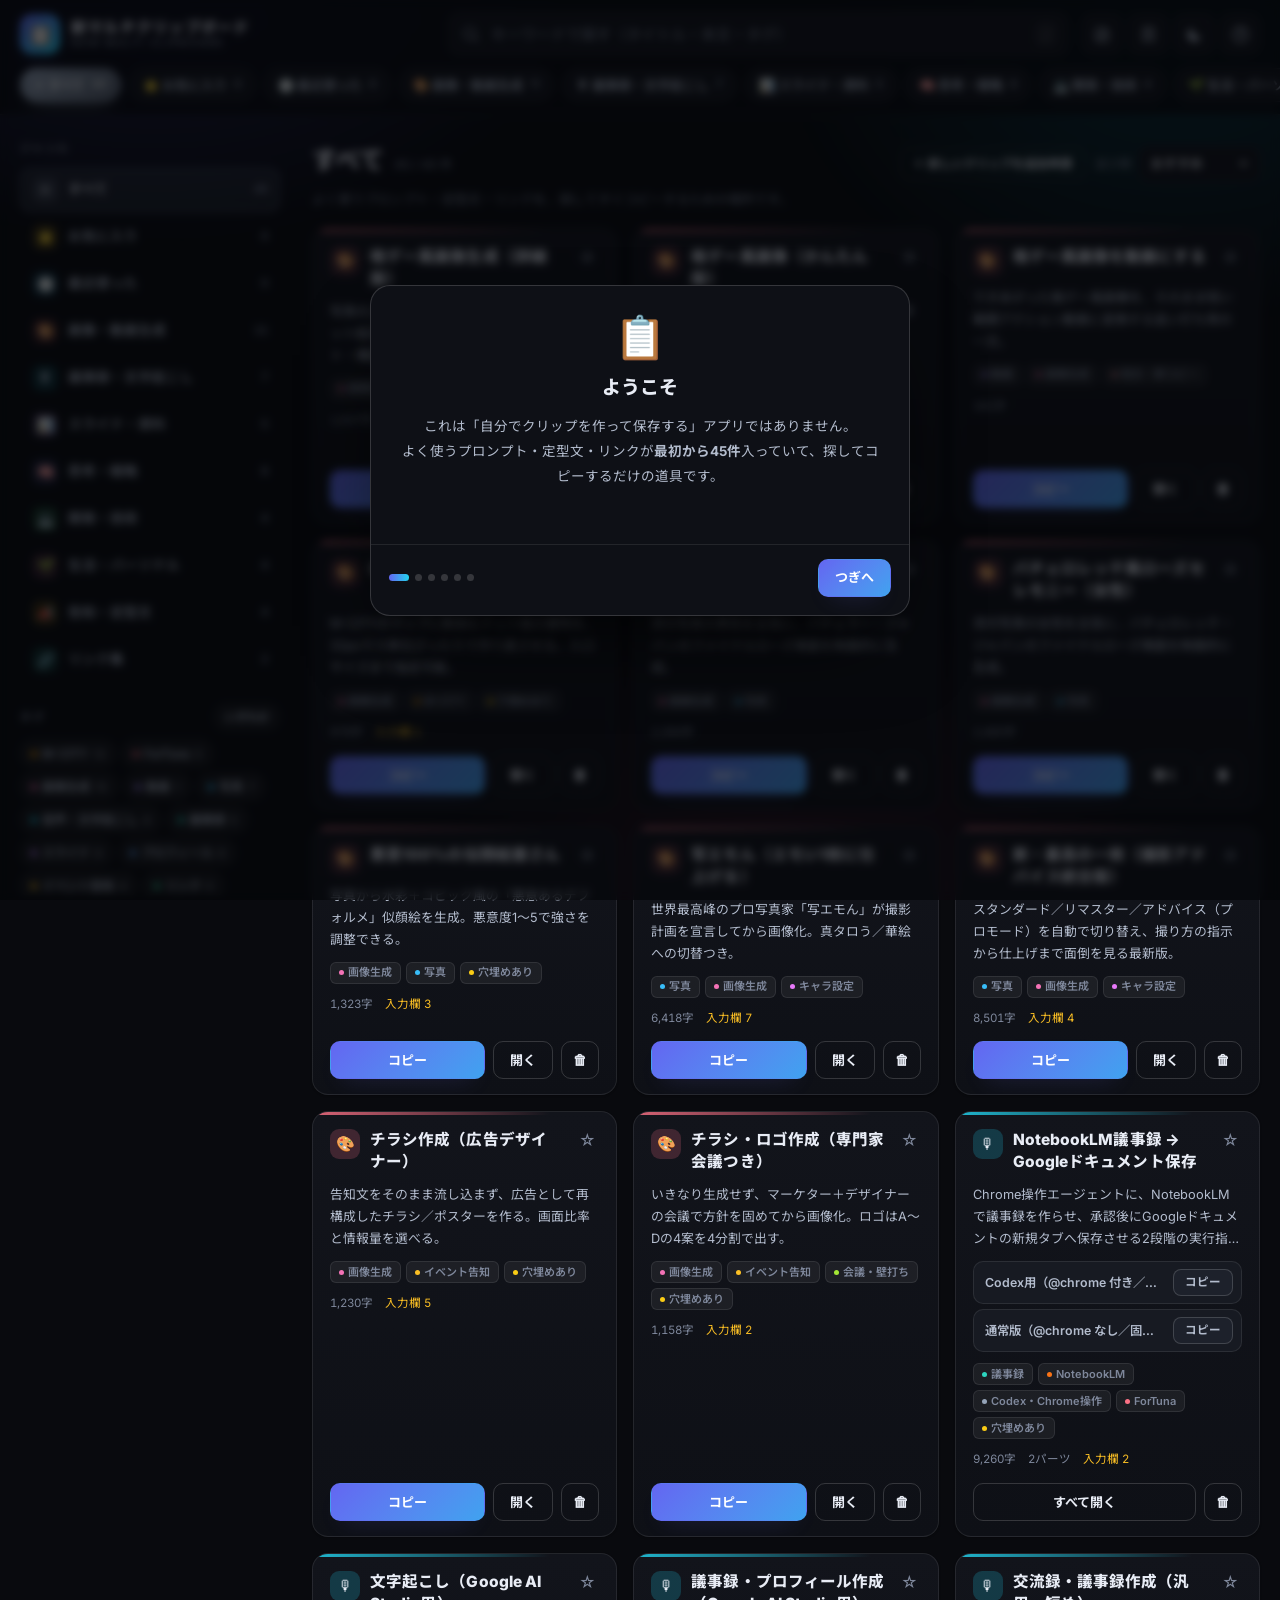
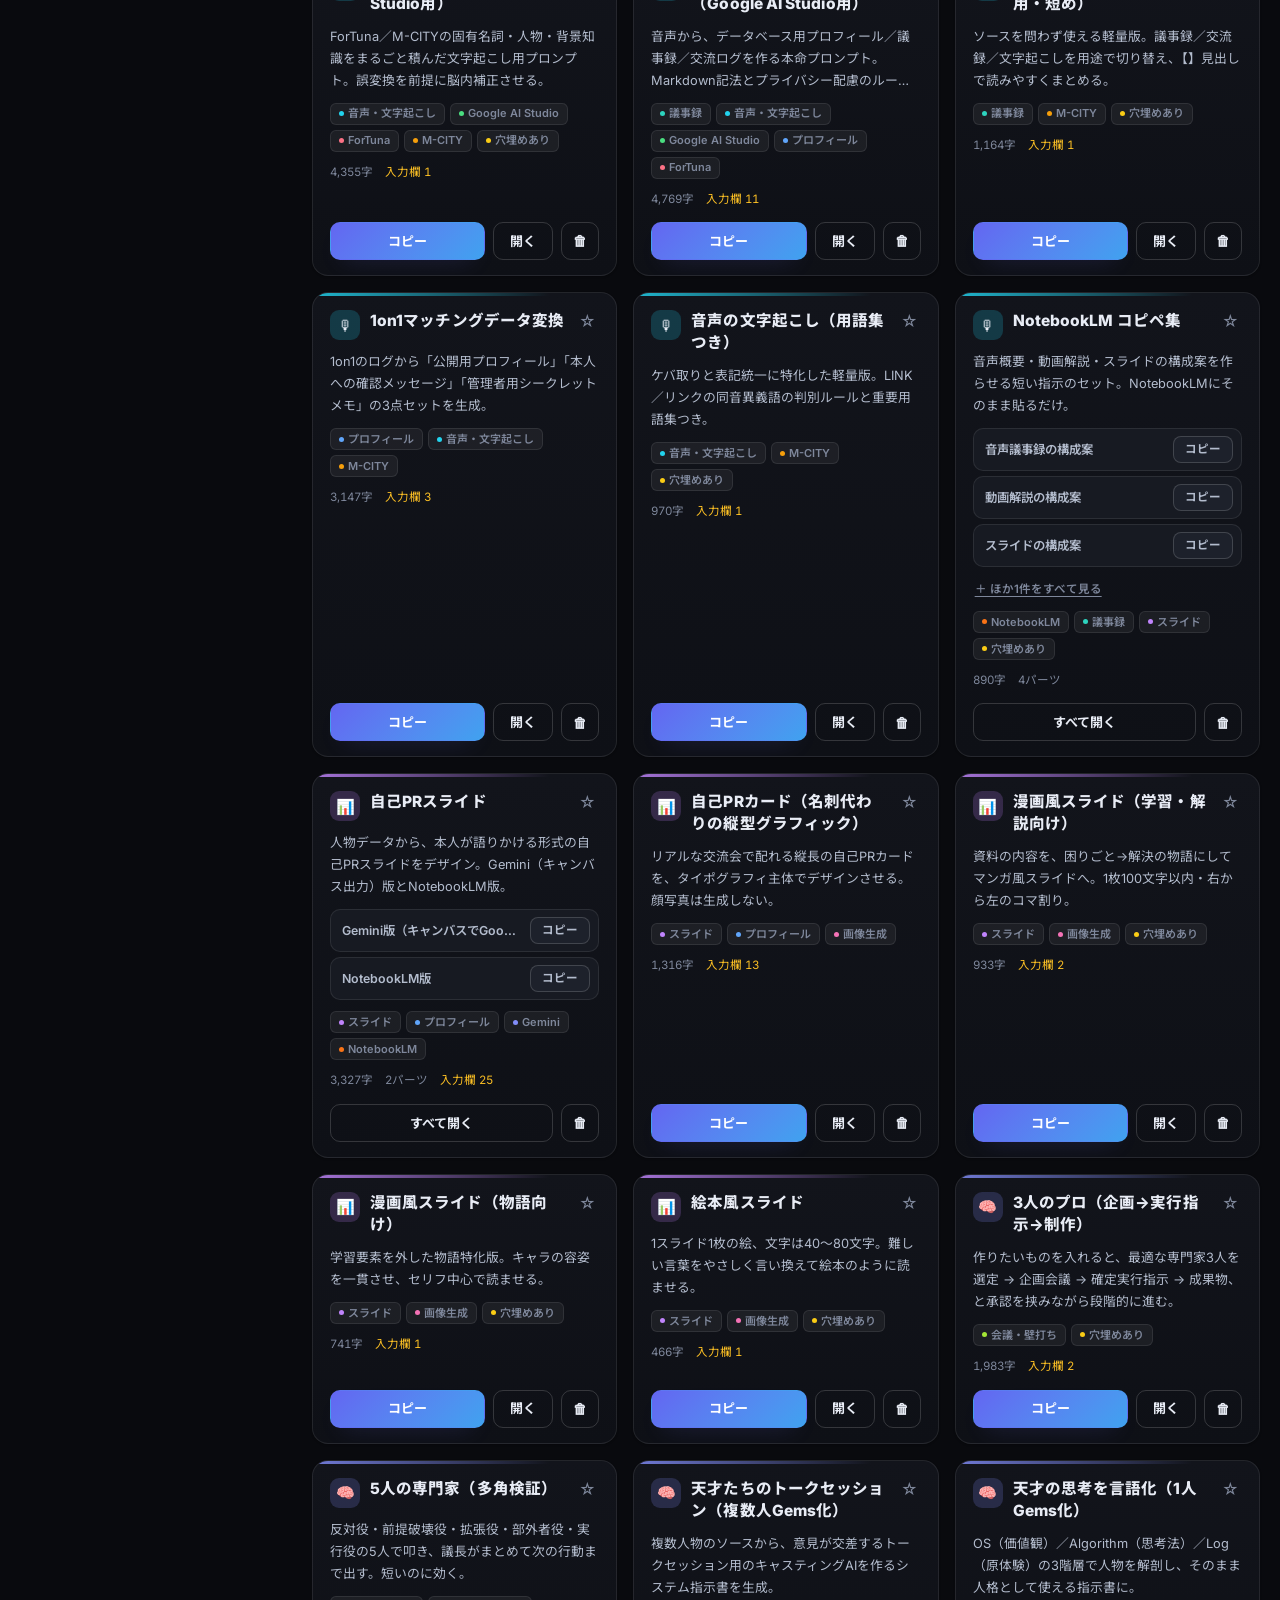
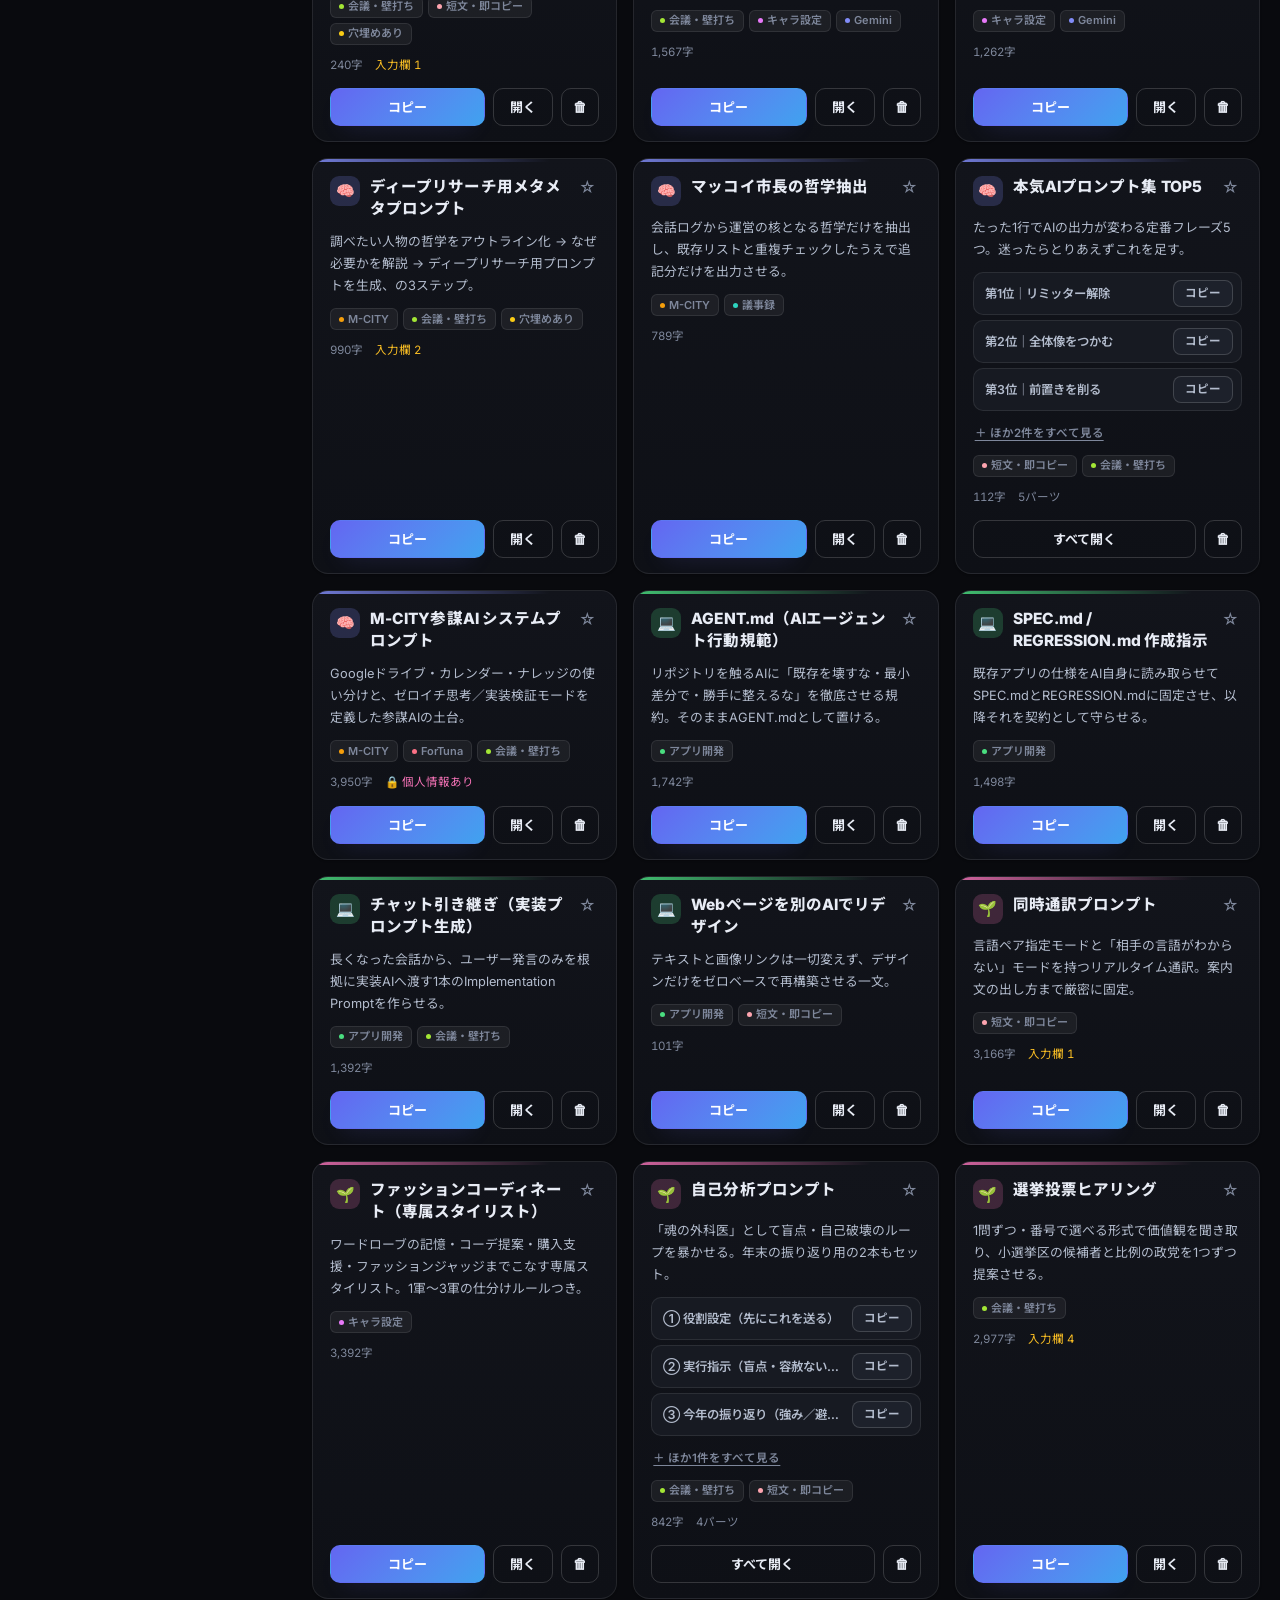
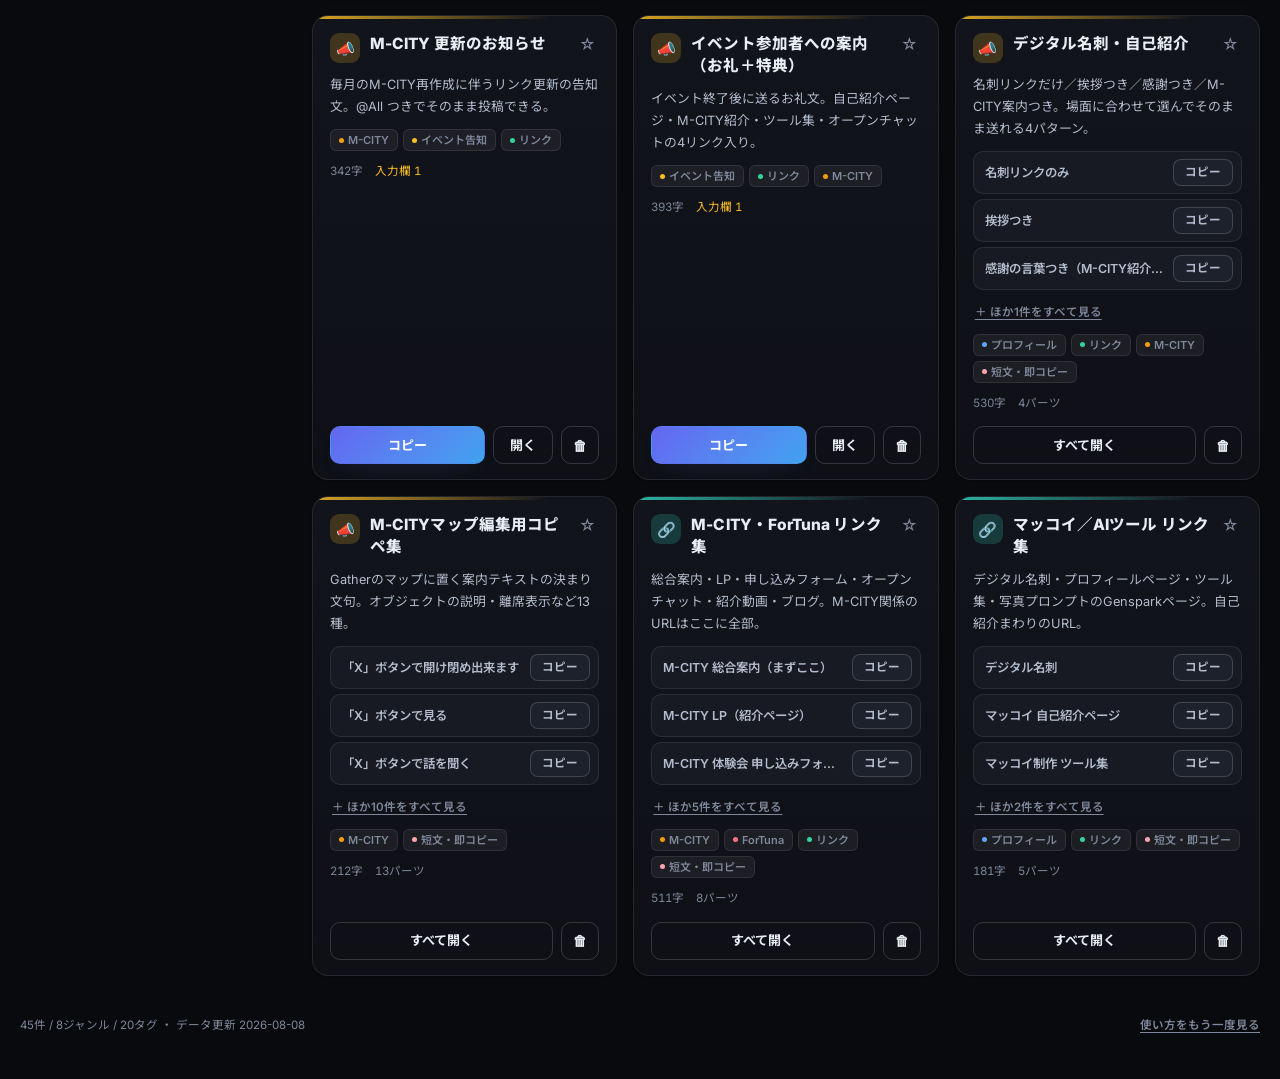
==== commit 203fe42f: "Bring back the markdown notepad - 📝 マークダウンメモ帳（自動保存・自作Markdownレンダラでプレビュー・ツールバー） - 履歴で復活する仕組みを継承：クリア/復" ====
--- a/new-multi-clipboard/index.html
+++ b/new-multi-clipboard/index.html
@@ -48,6 +48,10 @@
         </div>
 
         <div class="topbar-actions">
+          <button class="icon-btn" id="noteBtn" type="button" aria-label="メモ帳">
+            <svg viewBox="0 0 24 24" aria-hidden="true"><path d="M5.2 4.6h9.1l4.5 4.5v9.9a1 1 0 01-1 1H5.2a1 1 0 01-1-1V5.6a1 1 0 011-1z" fill="none" stroke="currentColor" stroke-width="1.9" stroke-linejoin="round"/><path d="M13.9 4.8v4.5h4.6M7.6 13h7M7.6 16.2h4.6" fill="none" stroke="currentColor" stroke-width="1.7" stroke-linecap="round"/></svg>
+            <span class="note-dot" id="noteDot" hidden></span>
+          </button>
           <button class="icon-btn" id="reqBtn" type="button" aria-label="申請リスト">
             <svg viewBox="0 0 24 24" aria-hidden="true"><path d="M7 3.8h10a1.2 1.2 0 011.2 1.2v14.6a.6.6 0 01-.93.5L12 16.6l-5.27 3.5a.6.6 0 01-.93-.5V5A1.2 1.2 0 017 3.8z" fill="none" stroke="currentColor" stroke-width="1.9" stroke-linejoin="round"/><path d="M9.4 9.4h5.2M12 6.9v5" stroke="currentColor" stroke-width="1.8" stroke-linecap="round"/></svg>
             <span class="filter-count req" id="reqCount" hidden>0</span>
@@ -195,6 +199,52 @@
       </div>
     </div>
 
+    <!-- マークダウンメモ帳 -->
+    <div class="overlay" id="noteSheet" hidden>
+      <div class="overlay-backdrop" data-close></div>
+      <article class="sheet sheet-wide" role="dialog" aria-modal="true" aria-labelledby="noteTitle">
+        <header class="sheet-head note-head">
+          <div class="sheet-head-main">
+            <span class="sheet-cat">📝 メモ帳</span>
+            <h2 id="noteTitle">マークダウンメモ</h2>
+          </div>
+          <div class="sheet-head-btns">
+            <button class="icon-btn" data-close type="button" aria-label="閉じる">✕</button>
+          </div>
+        </header>
+
+        <div class="note-tabs" role="tablist">
+          <button class="note-tab on" data-tab="edit" type="button">✏️ 編集</button>
+          <button class="note-tab" data-tab="preview" type="button">👁 プレビュー</button>
+          <button class="note-tab" data-tab="history" type="button">🕘 履歴 <em id="noteHistCount">0</em></button>
+          <span class="note-status" id="noteStatus"></span>
+        </div>
+
+        <div class="note-pane" id="notePaneEdit">
+          <div class="note-tools" id="noteTools"></div>
+          <div class="note-split">
+            <textarea
+              id="noteEditor"
+              class="note-editor"
+              spellcheck="false"
+              placeholder="ここに自由に書けます（Markdown対応）&#10;&#10;# 見出し&#10;- 箇条書き&#10;- [ ] やること&#10;**太字** `コード` [リンク](https://example.com)"
+            ></textarea>
+            <div class="note-preview md" id="noteLivePreview"></div>
+          </div>
+        </div>
+
+        <div class="note-pane" id="notePanePreview" hidden>
+          <div class="note-preview md full" id="notePreview"></div>
+        </div>
+
+        <div class="note-pane" id="notePaneHistory" hidden>
+          <div class="note-history" id="noteHistory"></div>
+        </div>
+
+        <footer class="sheet-foot note-foot" id="noteFoot"></footer>
+      </article>
+    </div>
+
     <!-- 申請リスト -->
     <div class="overlay" id="reqSheet" hidden>
       <div class="overlay-backdrop" data-close></div>
@@ -268,6 +318,7 @@
     <div class="toast" id="toast" role="status" aria-live="polite"></div>
 
     <script src="data.js"></script>
+    <script src="notepad-legacy.js"></script>
     <script src="app.js"></script>
   </body>
 </html>
--- a/new-multi-clipboard/styles.css
+++ b/new-multi-clipboard/styles.css
@@ -959,6 +959,254 @@
 .block .pre-wrap { background: var(--bg-soft); }
 .block-actions { display: flex; gap: 7px; flex-wrap: wrap; }
 
+/* ------------------------------------------------------------- メモ帳 */
+.note-dot {
+  position: absolute;
+  top: -2px;
+  right: -2px;
+  width: 9px;
+  height: 9px;
+  border-radius: 50%;
+  background: linear-gradient(140deg, #34d399, #22d3ee);
+  box-shadow: 0 0 0 2px var(--bg);
+}
+
+.sheet-wide { width: min(1120px, 100%); max-height: min(92vh, 1000px); }
+.note-head { background: linear-gradient(180deg, rgba(52, 211, 153, .13), transparent); }
+
+.note-tabs {
+  display: flex;
+  align-items: center;
+  gap: 6px;
+  padding: 10px 16px;
+  border-bottom: 1px solid var(--line);
+  background: var(--panel);
+  flex: 0 0 auto;
+  overflow-x: auto;
+  scrollbar-width: none;
+}
+
+.note-tabs::-webkit-scrollbar { display: none; }
+
+.note-tab {
+  flex: 0 0 auto;
+  height: 32px;
+  padding: 0 13px;
+  border-radius: 9px;
+  border: 1px solid transparent;
+  background: transparent;
+  color: var(--muted);
+  font-size: 12.5px;
+  font-weight: 700;
+  white-space: nowrap;
+}
+
+.note-tab em {
+  font-style: normal;
+  font-size: 11px;
+  opacity: .8;
+  margin-left: 2px;
+}
+
+.note-tab:hover { color: var(--text); background: var(--chip); }
+
+.note-tab.on {
+  color: var(--text);
+  background: color-mix(in srgb, #34d399 16%, transparent);
+  border-color: color-mix(in srgb, #34d399 42%, transparent);
+}
+
+.note-status {
+  margin-left: auto;
+  padding-left: 10px;
+  font-size: 11px;
+  color: var(--muted);
+  white-space: nowrap;
+  font-variant-numeric: tabular-nums;
+}
+
+.note-pane { flex: 1 1 auto; min-height: 0; display: flex; flex-direction: column; }
+.note-pane[hidden] { display: none; }
+
+.note-tools {
+  display: flex;
+  flex-wrap: wrap;
+  gap: 4px;
+  padding: 9px 16px;
+  border-bottom: 1px solid var(--line);
+  flex: 0 0 auto;
+}
+
+.note-tool {
+  min-width: 32px;
+  height: 30px;
+  padding: 0 8px;
+  border-radius: 8px;
+  border: 1px solid var(--line);
+  background: var(--panel);
+  color: var(--text-dim);
+  font-size: 12px;
+  font-weight: 700;
+  line-height: 1;
+}
+
+.note-tool:hover { color: var(--text); border-color: var(--line-strong); background: var(--panel-2); }
+.note-tool i { font-style: italic; }
+.note-tool s { text-decoration: line-through; }
+
+.note-split {
+  flex: 1 1 auto;
+  min-height: 0;
+  display: grid;
+  grid-template-columns: minmax(0, 1fr) minmax(0, 1fr);
+}
+
+.note-editor {
+  min-height: 0;
+  width: 100%;
+  resize: none;
+  padding: 16px 18px;
+  border: 0;
+  border-right: 1px solid var(--line);
+  background: var(--bg-soft);
+  font-family: var(--mono);
+  font-size: 13px;
+  line-height: 1.9;
+  outline: none;
+  overflow: auto;
+}
+
+.note-editor:focus { background: var(--panel); }
+
+.note-preview {
+  min-height: 0;
+  overflow: auto;
+  padding: 16px 20px 40px;
+  font-size: 13.5px;
+  line-height: 1.95;
+  overscroll-behavior: contain;
+}
+
+.note-preview.full { flex: 1 1 auto; padding: 20px 24px 48px; }
+
+.note-empty { color: var(--muted); font-size: 13px; }
+
+/* Markdown プレビューの見た目 */
+.md h1, .md h2, .md h3, .md h4 { line-height: 1.5; margin: 1.4em 0 .5em; font-weight: 800; }
+.md h1 { font-size: 1.5em; border-bottom: 1px solid var(--line); padding-bottom: .3em; }
+.md h2 { font-size: 1.28em; border-bottom: 1px solid var(--line); padding-bottom: .25em; }
+.md h3 { font-size: 1.12em; }
+.md h4 { font-size: 1em; color: var(--text-dim); }
+.md > *:first-child { margin-top: 0; }
+.md p { margin: .75em 0; }
+.md ul, .md ol { margin: .6em 0; padding-left: 1.5em; }
+.md li { margin: .18em 0; }
+.md li > ul, .md li > ol { margin: .18em 0; }
+.md li.task { list-style: none; margin-left: -1.3em; display: flex; gap: .5em; align-items: flex-start; }
+.md li.task input { margin-top: .45em; accent-color: var(--brand-1); }
+.md blockquote {
+  margin: .8em 0;
+  padding: .3em 0 .3em 1em;
+  border-left: 3px solid color-mix(in srgb, var(--brand-1) 55%, transparent);
+  color: var(--text-dim);
+}
+.md hr { border: 0; border-top: 1px solid var(--line-strong); margin: 1.5em 0; }
+.md code {
+  font-family: var(--mono);
+  font-size: .88em;
+  background: var(--chip);
+  border: 1px solid var(--line);
+  border-radius: 5px;
+  padding: .1em .35em;
+}
+.md pre {
+  margin: .9em 0;
+  padding: 13px 15px;
+  border-radius: 11px;
+  border: 1px solid var(--line);
+  background: var(--panel);
+  overflow-x: auto;
+}
+.md pre code { background: none; border: 0; padding: 0; font-size: .86em; line-height: 1.75; }
+.md a { color: #38bdf8; text-underline-offset: 3px; overflow-wrap: anywhere; }
+.md strong { font-weight: 800; color: var(--text); }
+.md img { max-width: 100%; border-radius: 10px; }
+.md table { border-collapse: collapse; margin: .9em 0; font-size: .95em; display: block; overflow-x: auto; }
+.md th, .md td { border: 1px solid var(--line); padding: 6px 11px; text-align: left; }
+.md th { background: var(--panel-2); font-weight: 700; }
+
+/* 履歴 */
+.note-history {
+  flex: 1 1 auto;
+  overflow: auto;
+  padding: 14px 16px 24px;
+  display: flex;
+  flex-direction: column;
+  gap: 9px;
+  overscroll-behavior: contain;
+}
+
+.note-hist-lead {
+  font-size: 12px;
+  color: var(--muted);
+  line-height: 1.75;
+  flex: 0 0 auto;
+}
+
+.hist-item {
+  flex: 0 0 auto;
+  border: 1px solid var(--line);
+  border-radius: 13px;
+  background: var(--panel);
+  padding: 12px;
+  display: flex;
+  flex-direction: column;
+  gap: 8px;
+}
+
+.hist-top { display: flex; align-items: center; gap: 8px; flex-wrap: wrap; }
+
+.hist-when { font-size: 12px; font-weight: 700; font-variant-numeric: tabular-nums; }
+.hist-meta { font-size: 11px; color: var(--muted); }
+
+.hist-why {
+  font-size: 10.5px;
+  font-weight: 700;
+  padding: 1px 7px;
+  border-radius: 5px;
+  background: var(--chip);
+  border: 1px solid var(--line);
+  color: var(--muted);
+}
+
+.hist-why.legacy { color: #fbbf24; border-color: color-mix(in srgb, #fbbf24 40%, transparent); }
+
+.hist-peek {
+  font-family: var(--mono);
+  font-size: 11.5px;
+  line-height: 1.75;
+  color: var(--text-dim);
+  background: var(--bg-soft);
+  border: 1px solid var(--line);
+  border-radius: 9px;
+  padding: 9px 11px;
+  max-height: 96px;
+  overflow: hidden;
+  white-space: pre-wrap;
+  word-break: break-word;
+}
+
+.hist-btns { display: flex; gap: 6px; flex-wrap: wrap; }
+
+.note-foot { gap: 8px; }
+.note-foot .stat { flex: 1 1 auto; text-align: right; }
+
+@media (max-width: 900px) {
+  .note-split { grid-template-columns: minmax(0, 1fr); }
+  .note-split .note-preview { display: none; }
+  .note-editor { border-right: 0; }
+}
+
 /* ------------------------------------------------------------ 申請まわり */
 .filter-count.req { background: linear-gradient(140deg, #f43f5e, #fb923c); }
 
@@ -1292,8 +1540,11 @@
 @media (max-width: 720px) {
   body { font-size: 14.5px; }
   .topbar-inner { flex-wrap: wrap; padding: 10px 14px; gap: 10px; }
-  .brand { min-width: 0; }
-  .brand-mark { width: 34px; height: 34px; border-radius: 10px; font-size: 17px; }
+  /* アイコンが増えても1行に収まるよう、タイトル側を縮ませる */
+  /* flex-basis を小さくしないと、折り返し判定でアクションが次の行に落ちる */
+  .brand { flex: 1 1 110px; min-width: 0; }
+  .brand-mark { width: 34px; height: 34px; border-radius: 10px; font-size: 17px; flex: 0 0 auto; }
+  .brand-text { min-width: 0; }
   .brand-text i { display: none; }
   .brand-text b {
     font-size: 13.5px;
@@ -1303,8 +1554,9 @@
   }
   .search { order: 3; flex: 1 0 100%; max-width: none; margin-left: 0; }
   .search input { height: 42px; padding-right: 40px; }
-  .topbar-actions { margin-left: auto; gap: 5px; }
-  .topbar-actions .icon-btn { width: 36px; height: 36px; border-radius: 10px; }
+  .topbar-actions { flex: 0 0 auto; margin-left: auto; gap: 5px; }
+  .topbar-actions .icon-btn { width: 34px; height: 34px; border-radius: 10px; }
+  .topbar-actions .icon-btn svg { width: 17px; height: 17px; }
   .catbar { padding: 0 14px 10px; }
   .shell { padding: 18px 14px 30px; }
   .view-title { font-size: 21px; }
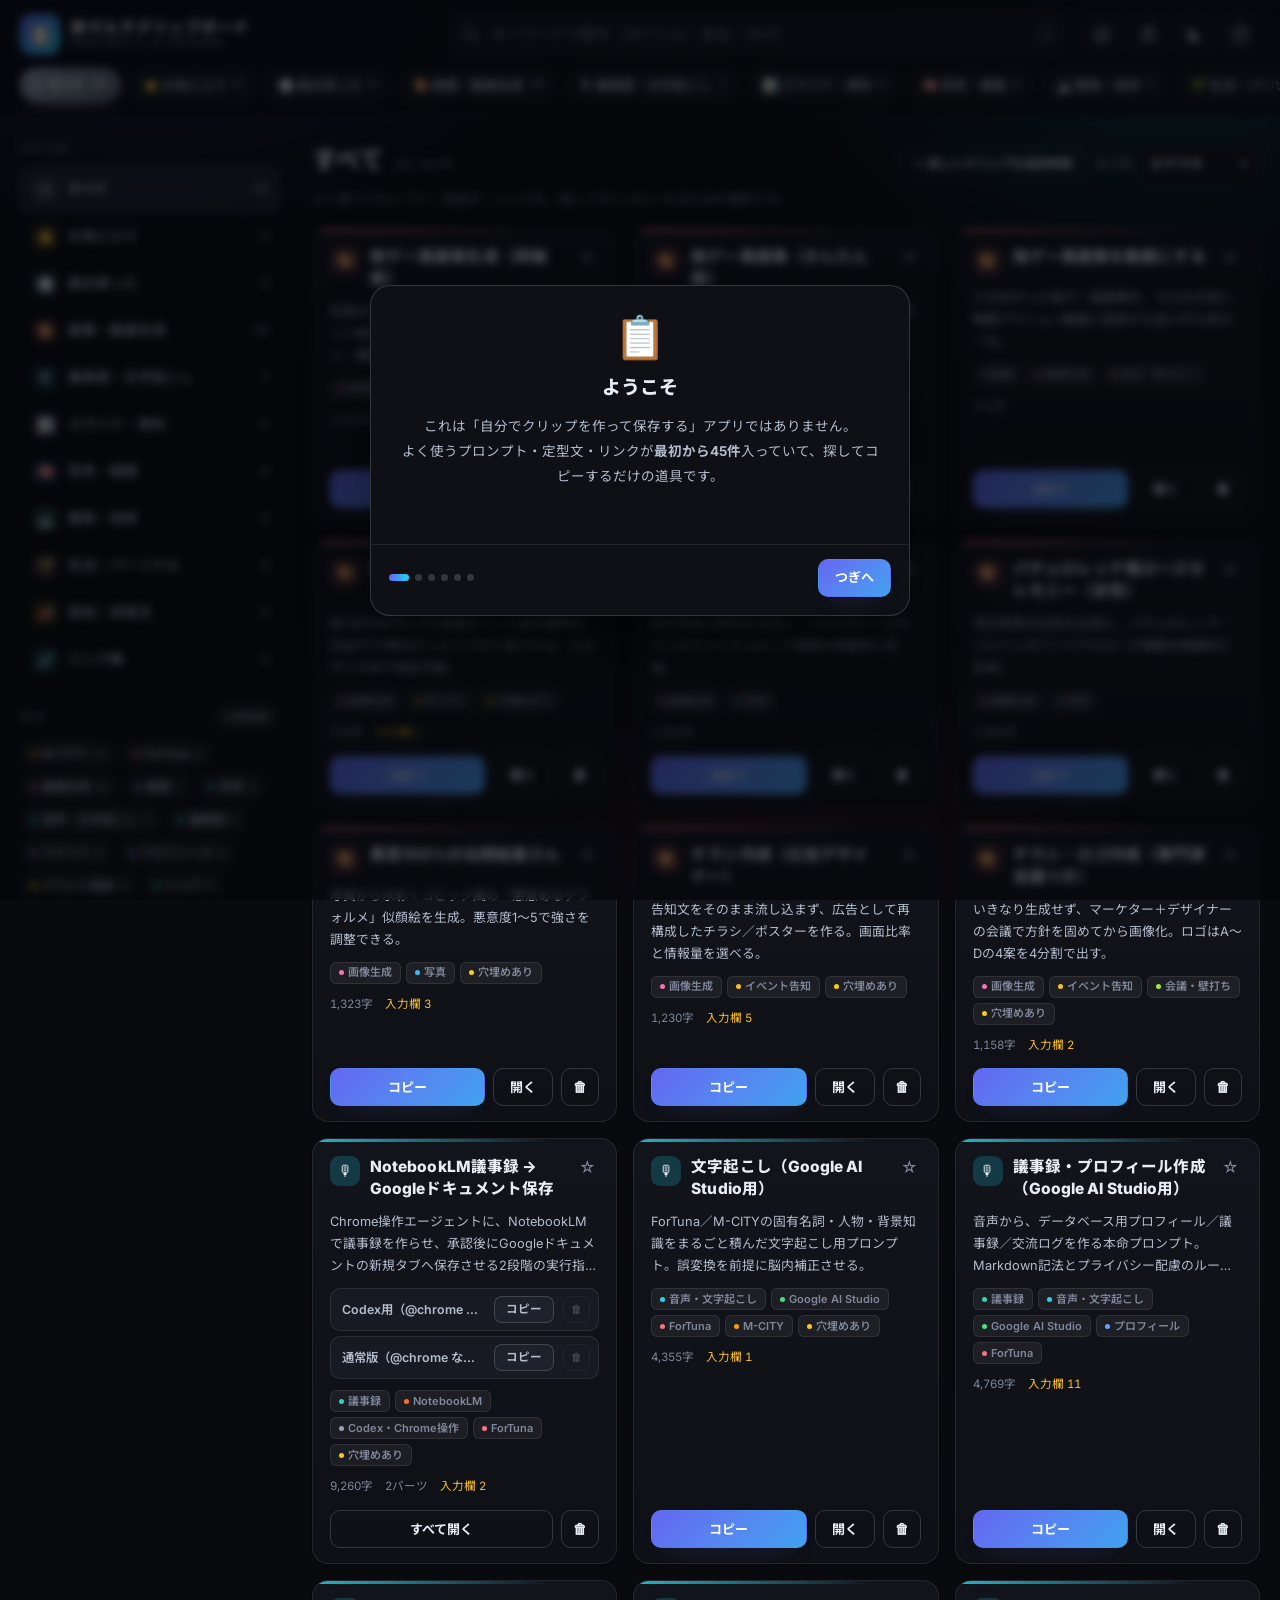
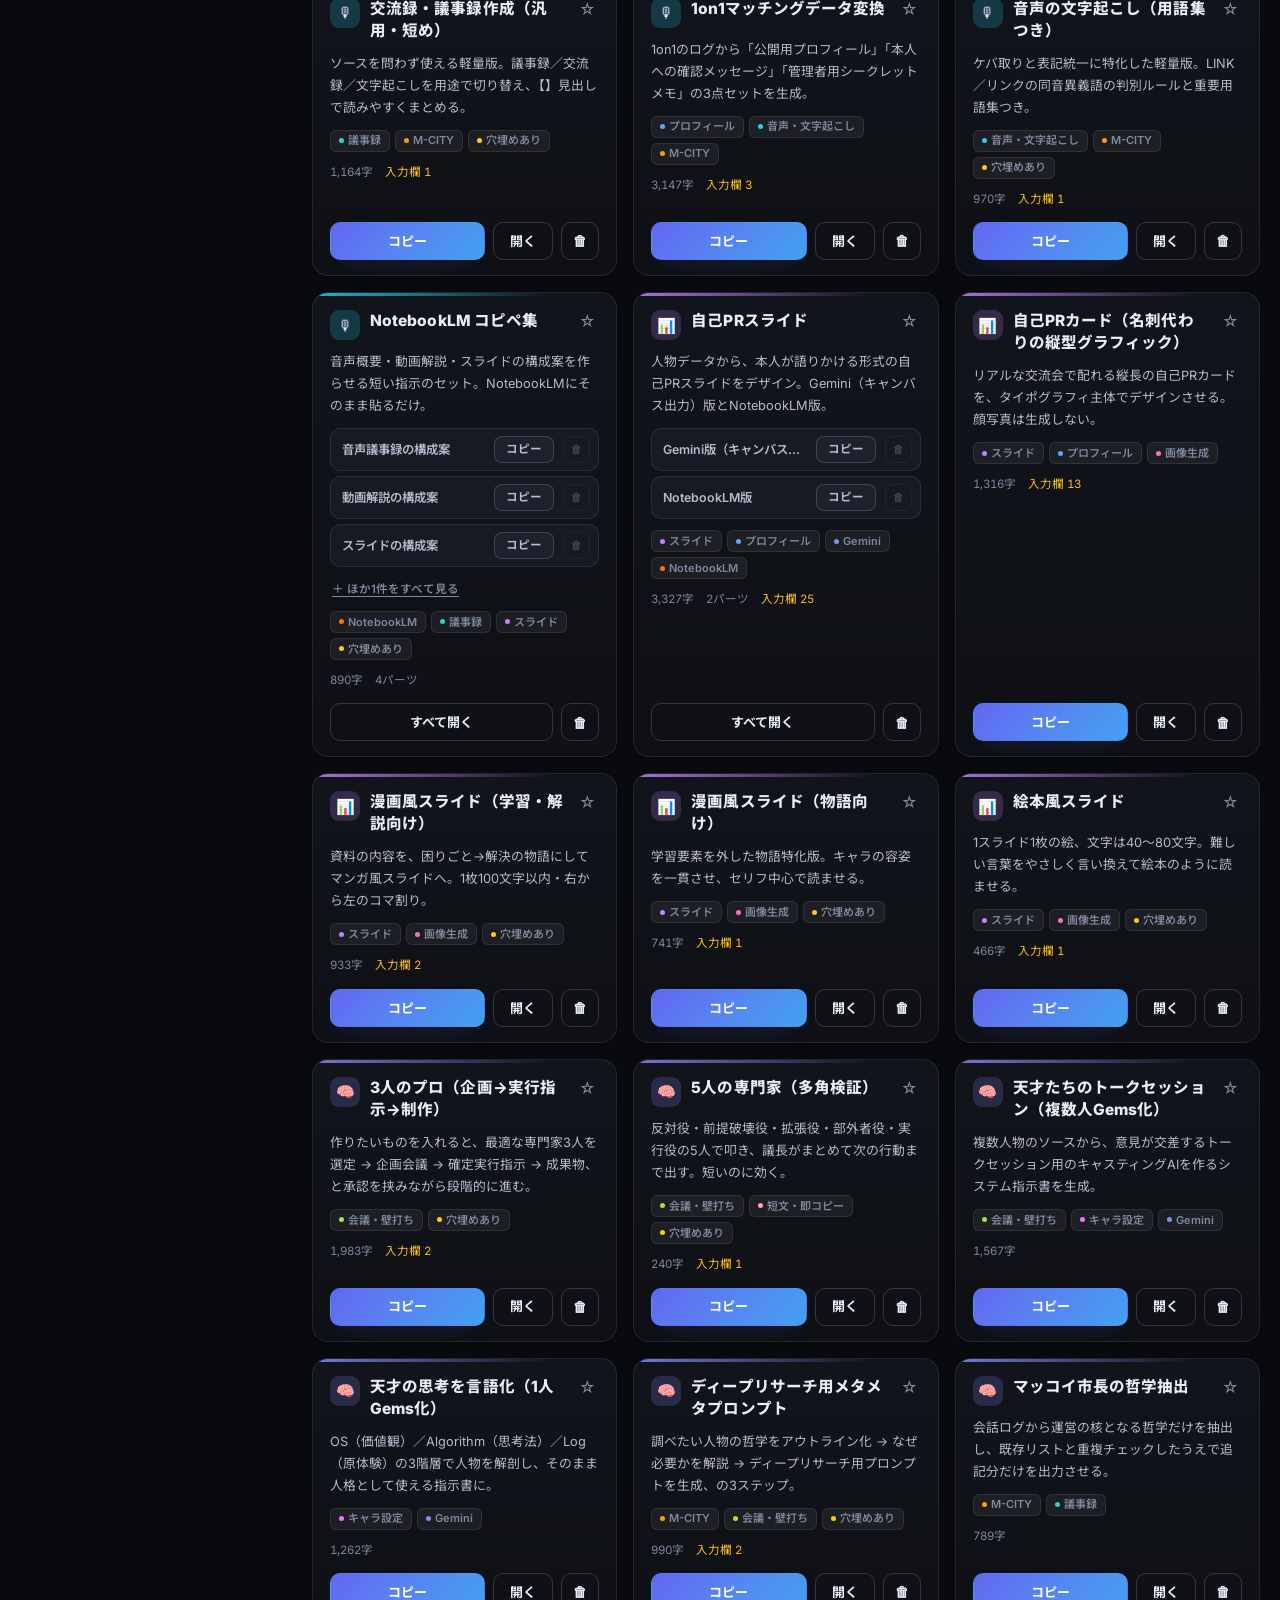
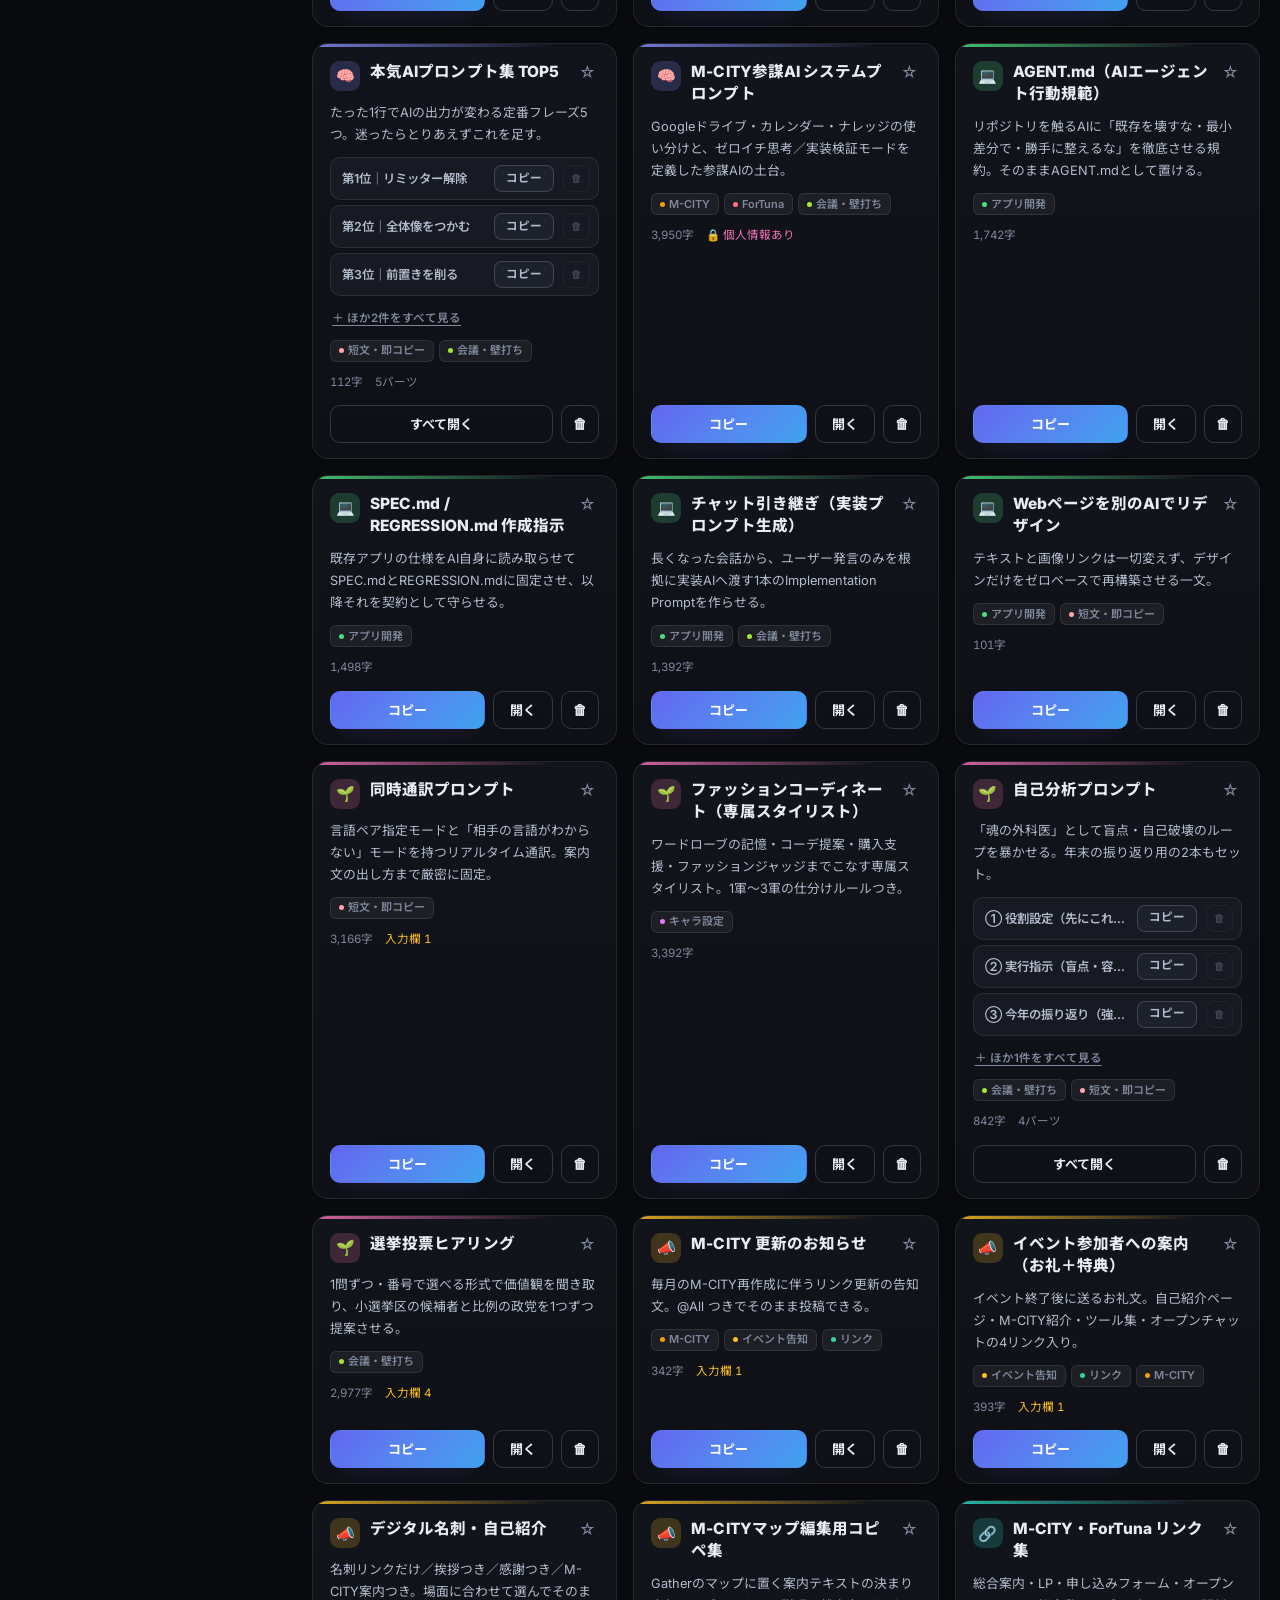
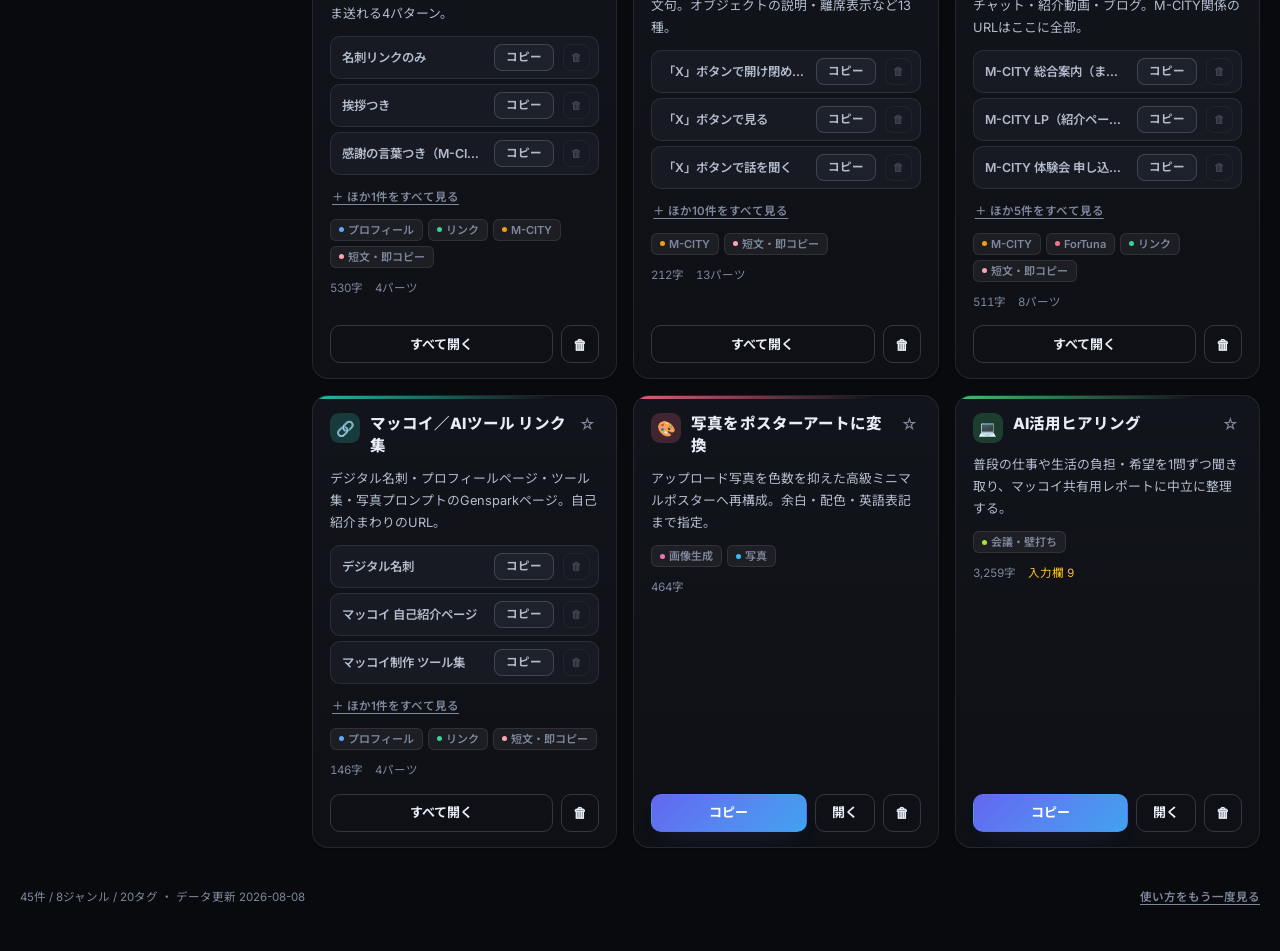
==== commit 0ababa8a: "Improve notepad navigation and optional clip metadata" ====
--- a/new-multi-clipboard/index.html
+++ b/new-multi-clipboard/index.html
@@ -209,6 +209,7 @@
             <h2 id="noteTitle">マークダウンメモ</h2>
           </div>
           <div class="sheet-head-btns">
+            <button class="btn primary sm" id="noteContinue" type="button">一覧へ進む →</button>
             <button class="icon-btn" data-close type="button" aria-label="閉じる">✕</button>
           </div>
         </header>
@@ -284,15 +285,15 @@
         </header>
         <div class="sheet-body">
           <label class="field">
-            <span class="field-label">タイトル<i>必須</i></span>
-            <input id="addTitleInput" type="text" placeholder="例：カフェ会の告知文（初参加むけ）">
-          </label>
-          <label class="field">
-            <span class="field-label">ジャンル</span>
+            <span class="field-label">タイトル<i>任意・空ならAIが補完</i></span>
+            <input id="addTitleInput" type="text" placeholder="例：カフェ会の告知文（空ならAIが考えます）">
+          </label>
+          <label class="field">
+            <span class="field-label">ジャンル<i>任意・空ならAIが選定</i></span>
             <select id="addCat"></select>
           </label>
           <div class="field">
-            <span class="field-label">タグ<i>いくつでも</i></span>
+            <span class="field-label">タグ<i>任意・既存を優先してAIが補完</i></span>
             <div class="side-tags" id="addTags"></div>
           </div>
           <label class="field">
--- a/new-multi-clipboard/styles.css
+++ b/new-multi-clipboard/styles.css
@@ -675,6 +675,27 @@
 .row-copy:hover { color: var(--text); border-color: color-mix(in srgb, var(--c, var(--brand-1)) 60%, transparent); }
 .row-copy.done { background: #16a34a; border-color: #16a34a; color: #fff; }
 
+.row-del {
+  flex: 0 0 auto;
+  width: 27px;
+  height: 27px;
+  padding: 0;
+  border-radius: 8px;
+  border: 1px solid var(--line);
+  background: transparent;
+  color: var(--muted);
+  font-size: 11px;
+  line-height: 1;
+  opacity: .55;
+  transition: .14s;
+}
+
+.row-del:hover { opacity: 1; color: #fff; background: #dc2626; border-color: #dc2626; }
+.row-del.on { opacity: 1; color: #fff; background: #dc2626; border-color: #dc2626; }
+
+.row.pending { border-color: color-mix(in srgb, #dc2626 45%, transparent); background: color-mix(in srgb, #dc2626 9%, var(--panel-2)); }
+.row.pending .row-label { text-decoration: line-through; color: var(--muted); }
+
 .more {
   border: 0;
   background: transparent;
@@ -879,17 +900,19 @@
   overflow: hidden;
 }
 
+/* 本文はそれ自体をスクロールさせない。
+   ここを overflow:auto + overscroll-behavior:contain にすると、
+   文字の上でホイールを回してもシート側へスクロールが伝わらなくなる。 */
 .pre {
   margin: 0;
   padding: 15px 16px;
-  overflow: auto;
+  overflow: hidden;
   font-family: var(--mono);
   font-size: 12.6px;
   line-height: 1.85;
   white-space: pre-wrap;
   word-break: break-word;
   color: var(--text-dim);
-  overscroll-behavior: contain;
 }
 
 .pre mark {
@@ -955,7 +978,8 @@
 
 .block-label { flex: 1 1 auto; min-width: 0; font-size: 13px; font-weight: 700; }
 .block-body { padding: 12px; display: flex; flex-direction: column; gap: 10px; }
-.block .pre { max-height: 240px; padding: 12px 13px; }
+/* パーツだけは高さを抑えて内部スクロール。端まで行けば親へスクロールが続く */
+.block .pre { max-height: 240px; overflow: auto; padding: 12px 13px; }
 .block .pre-wrap { background: var(--bg-soft); }
 .block-actions { display: flex; gap: 7px; flex-wrap: wrap; }
 
